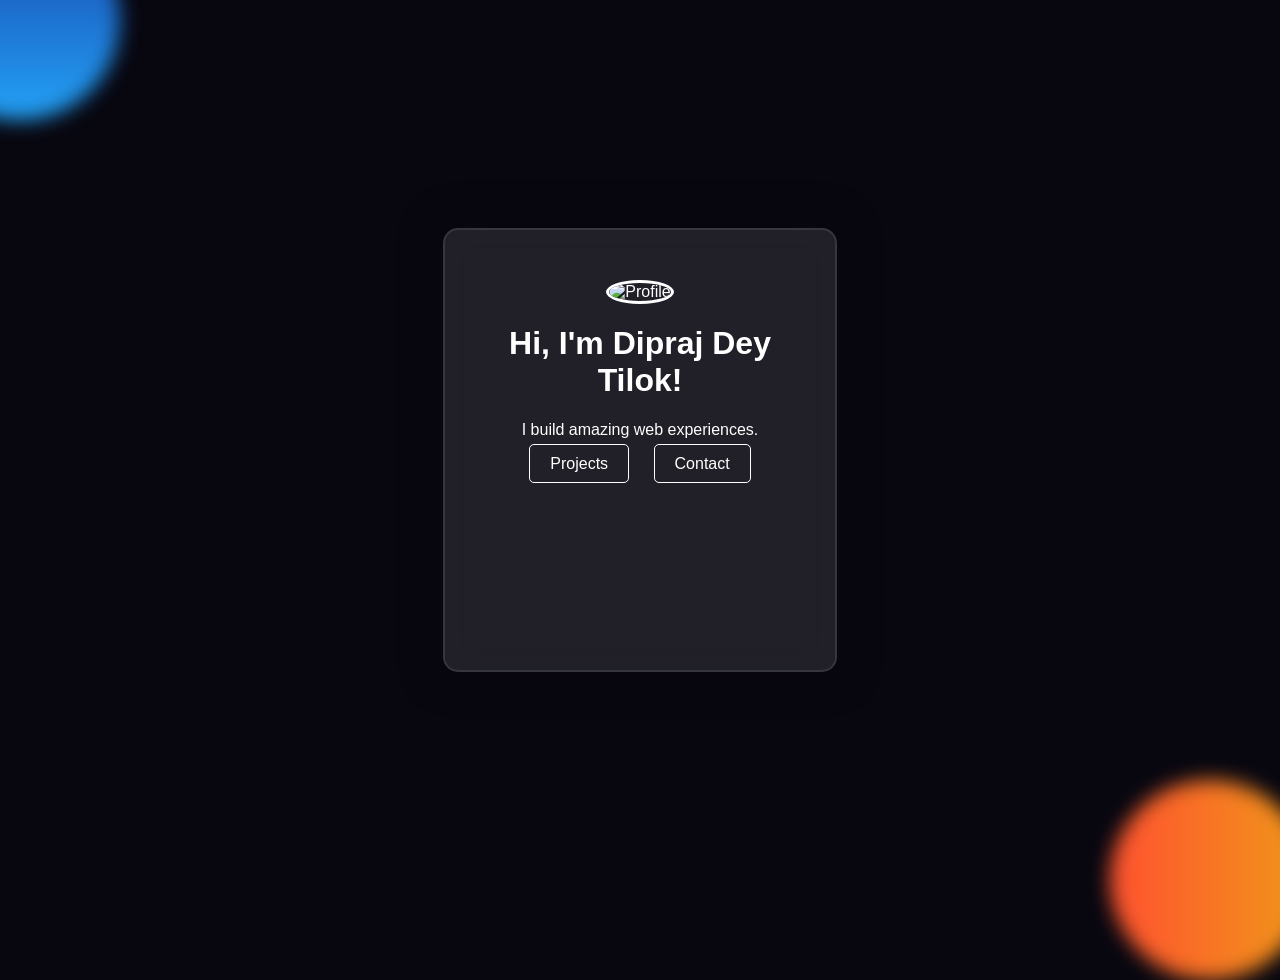
==== index.html @ 85ca5c49 "Update profile title and personal information" ====
<!DOCTYPE html>
<html lang="en">
<head>
    <meta charset="UTF-8">
    <meta name="viewport" content="width=device-width, initial-scale=1.0">
    <title>My Profile</title>
    <link rel="stylesheet" href="style.css">
</head>
<body>
    <div class="background">
        <div class="shape"></div>
        <div class="shape"></div>
    </div>
    <div class="card">
        <img src="https://avatars.githubusercontent.com/u/180982174?v=4" alt="Profile" class="profile-img">
        <h1>Hi, I'm Dipraj Dey Tilok!</h1>
        <p class="typing">I build amazing web experiences.</p>
        <div class="links">
            <a href="#">Projects</a>
            <a href="#">Contact</a>
        </div>
    </div>
</body>
</html>
---- style.css ----
:root {
    --bg: #080710;
    --glass: rgba(255, 255, 255, 0.1);
}

body {
    background-color: var(--bg);
    display: flex;
    justify-content: center;
    align-items: center;
    height: 100vh;
    margin: 0;
    font-family: 'Poppins', sans-serif;
    overflow: hidden;
}

/* Floating animated background shapes */
.shape {
    height: 200px;
    width: 200px;
    position: absolute;
    border-radius: 50%;
    filter: blur(10px);
}
.shape:first-child {
    background: linear-gradient(#1845ad, #23a2f6);
    left: -80px;
    top: -80px;
    animation: float 6s ease-in-out infinite;
}
.shape:last-child {
    background: linear-gradient(to right, #ff512f, #f09819);
    right: -30px;
    bottom: -80px;
    animation: float 8s ease-in-out infinite alternate;
}

@keyframes float {
    0% { transform: translateY(0px); }
    50% { transform: translateY(20px); }
    100% { transform: translateY(0px); }
}

.card {
    height: 400px;
    width: 350px;
    background-color: var(--glass);
    backdrop-filter: blur(15px);
    border: 2px solid rgba(255,255,255,0.1);
    border-radius: 15px;
    text-align: center;
    padding: 20px;
    color: white;
    z-index: 1;
    box-shadow: 0 0 40px rgba(8,7,16,0.6);
}

.profile-img {
    width: 100px;
    border-radius: 50%;
    margin-top: 30px;
    border: 3px solid #fff;
    transition: transform 0.3s ease;
}

.profile-img:hover {
    transform: scale(1.1) rotate(5deg);
}

.links a {
    color: #fff;
    text-decoration: none;
    margin: 0 10px;
    padding: 10px 20px;
    border: 1px solid white;
    border-radius: 5px;
    transition: 0.3s;
}

.links a:hover {
    background: #fff;
    color: var(--bg);
}
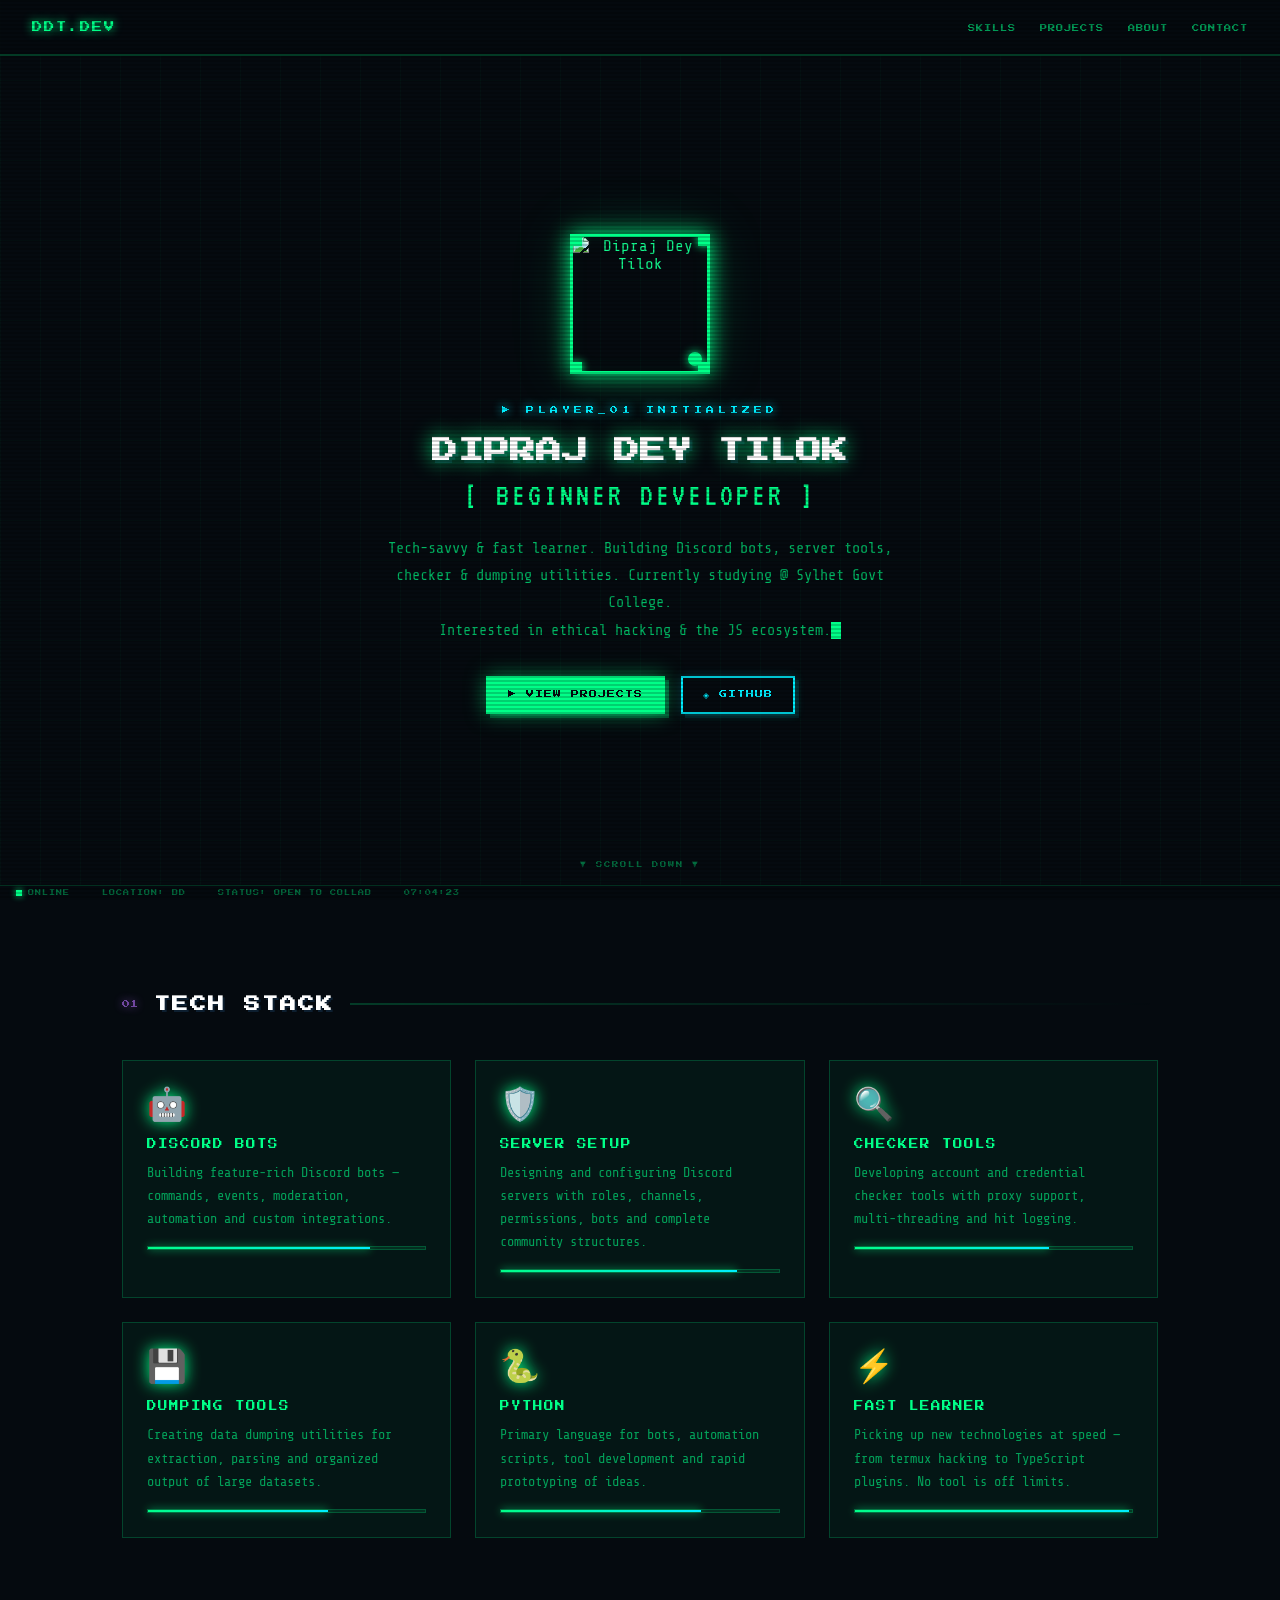
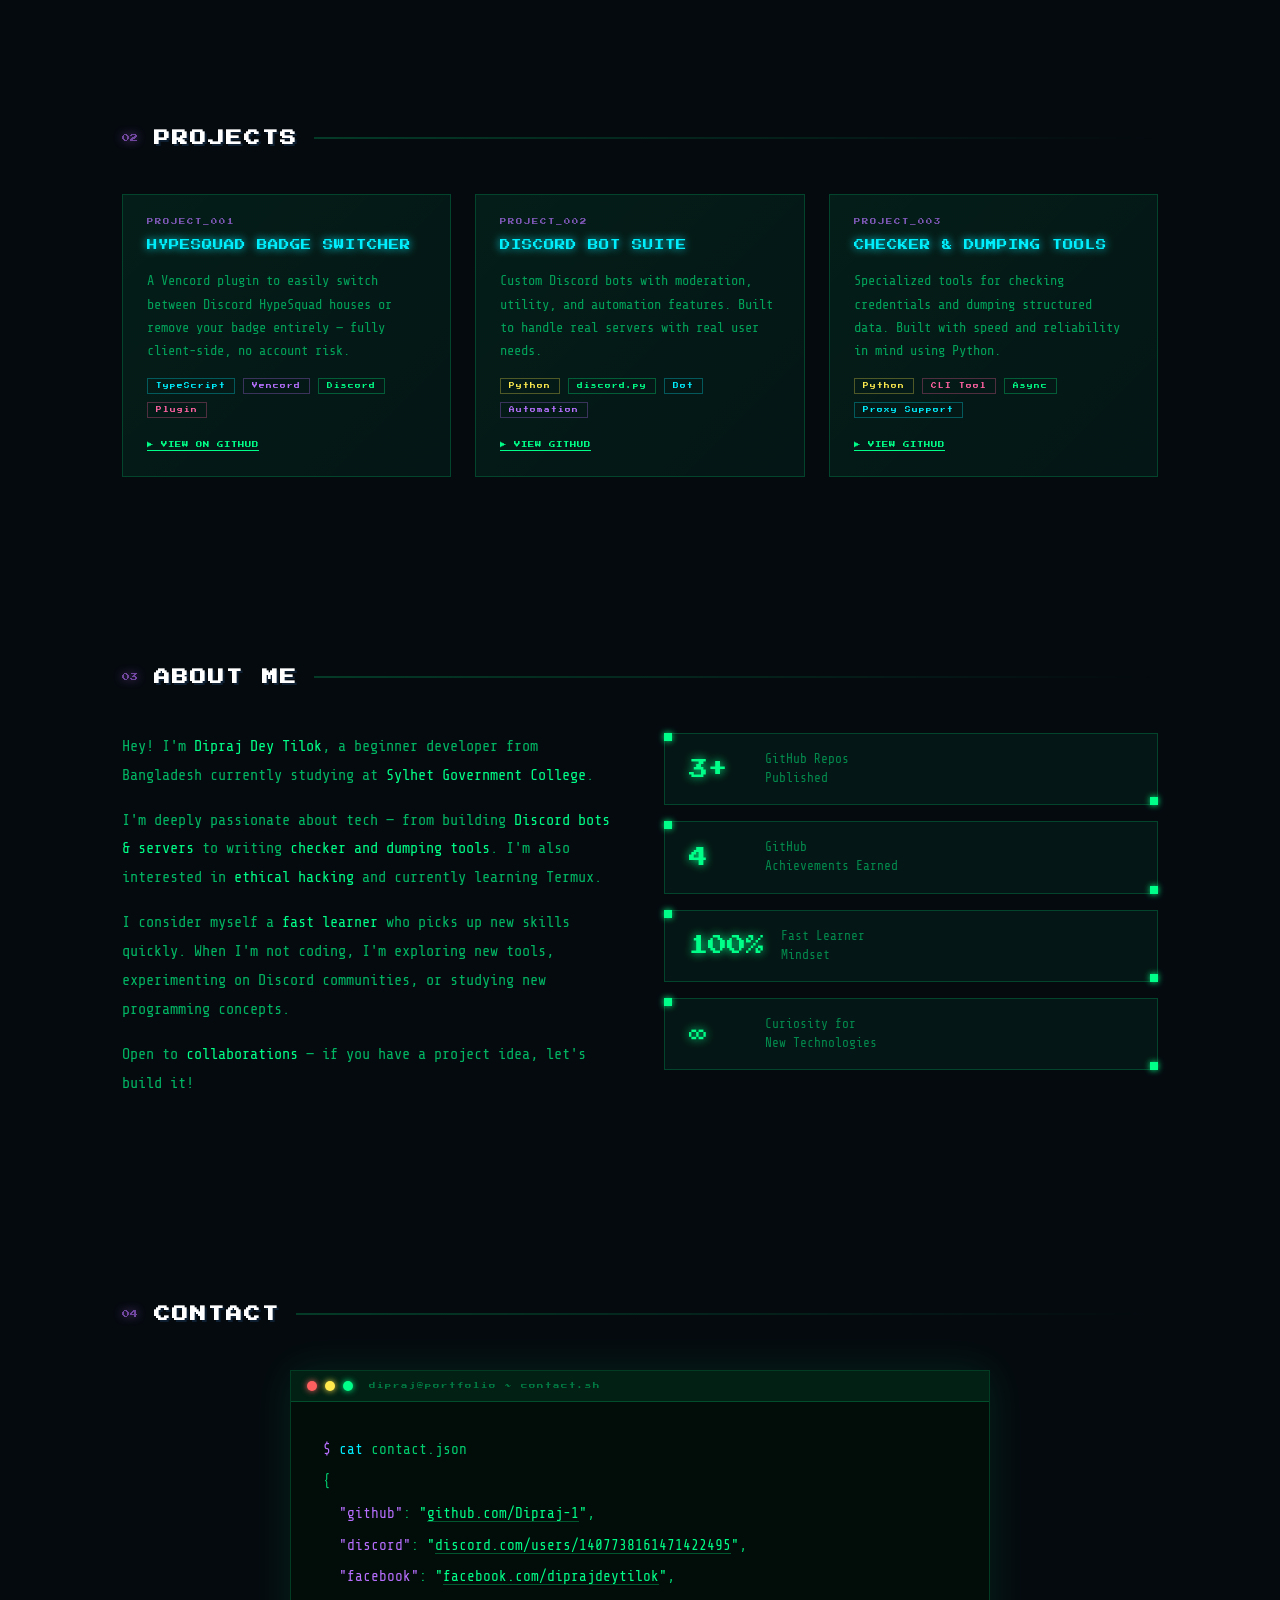
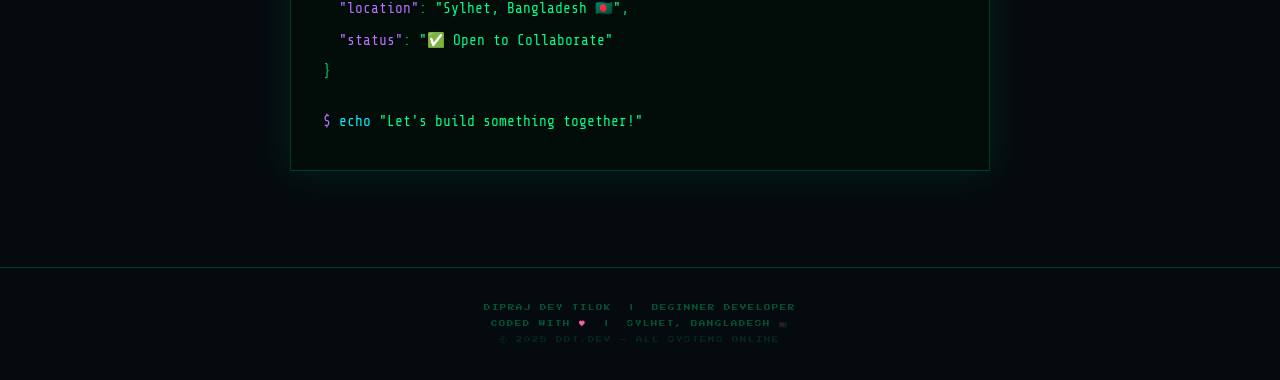
==== commit 8c2037e1: "Add files via upload" ====
--- a/index.html
+++ b/index.html
@@ -1,24 +1,860 @@
 <!DOCTYPE html>
 <html lang="en">
 <head>
-    <meta charset="UTF-8">
-    <meta name="viewport" content="width=device-width, initial-scale=1.0">
-    <title>My Profile</title>
-    <link rel="stylesheet" href="style.css">
+<meta charset="UTF-8"/>
+<meta name="viewport" content="width=device-width, initial-scale=1.0"/>
+<title>Dipraj Dey Tilok | Developer</title>
+<link href="https://fonts.googleapis.com/css2?family=Press+Start+2P&family=VT323:wght@400&family=Share+Tech+Mono&display=swap" rel="stylesheet"/>
+<style>
+  :root {
+    --green: #00ff88;
+    --cyan: #00eeff;
+    --purple: #b86fff;
+    --pink: #ff5fa0;
+    --yellow: #ffe94d;
+    --dark: #050a0f;
+    --dark2: #0a1520;
+    --dark3: #0d1f30;
+    --panel: rgba(0,255,136,0.05);
+    --border: rgba(0,255,136,0.2);
+  }
+
+  *, *::before, *::after { box-sizing: border-box; margin: 0; padding: 0; }
+
+  html { scroll-behavior: smooth; }
+
+  body {
+    background: var(--dark);
+    color: var(--green);
+    font-family: 'Share Tech Mono', monospace;
+    overflow-x: hidden;
+    cursor: crosshair;
+  }
+
+  /* ── SCANLINES OVERLAY ── */
+  body::before {
+    content: '';
+    position: fixed; inset: 0;
+    background: repeating-linear-gradient(
+      0deg,
+      transparent,
+      transparent 2px,
+      rgba(0,0,0,0.18) 2px,
+      rgba(0,0,0,0.18) 4px
+    );
+    pointer-events: none;
+    z-index: 9999;
+  }
+
+  /* ── GRID BG ── */
+  body::after {
+    content: '';
+    position: fixed; inset: 0;
+    background-image:
+      linear-gradient(rgba(0,255,136,0.03) 1px, transparent 1px),
+      linear-gradient(90deg, rgba(0,255,136,0.03) 1px, transparent 1px);
+    background-size: 40px 40px;
+    pointer-events: none;
+    z-index: 0;
+  }
+
+  /* ── NAVBAR ── */
+  nav {
+    position: fixed; top: 0; left: 0; right: 0;
+    z-index: 1000;
+    background: rgba(5,10,15,0.92);
+    border-bottom: 2px solid var(--border);
+    backdrop-filter: blur(10px);
+    display: flex; align-items: center; justify-content: space-between;
+    padding: 0 2rem;
+    height: 56px;
+  }
+  .nav-logo {
+    font-family: 'Press Start 2P', monospace;
+    font-size: 0.65rem;
+    color: var(--green);
+    text-shadow: 0 0 10px var(--green);
+    letter-spacing: 2px;
+    text-decoration: none;
+  }
+  .nav-links { display: flex; gap: 1.5rem; list-style: none; }
+  .nav-links a {
+    font-family: 'Press Start 2P', monospace;
+    font-size: 0.45rem;
+    color: rgba(0,255,136,0.6);
+    text-decoration: none;
+    letter-spacing: 1px;
+    transition: color 0.2s, text-shadow 0.2s;
+    padding: 4px 0;
+    border-bottom: 2px solid transparent;
+  }
+  .nav-links a:hover {
+    color: var(--green);
+    text-shadow: 0 0 8px var(--green);
+    border-bottom-color: var(--green);
+  }
+
+  /* ── HERO ── */
+  #hero {
+    position: relative;
+    min-height: 100vh;
+    display: flex; align-items: center; justify-content: center;
+    flex-direction: column;
+    text-align: center;
+    padding: 80px 2rem 2rem;
+    z-index: 1;
+    overflow: hidden;
+  }
+
+  /* floating particles */
+  .particles { position: absolute; inset: 0; pointer-events: none; }
+  .particle {
+    position: absolute;
+    width: 3px; height: 3px;
+    background: var(--green);
+    box-shadow: 0 0 6px var(--green);
+    animation: float linear infinite;
+    opacity: 0;
+  }
+  @keyframes float {
+    0% { transform: translateY(100vh) translateX(0); opacity: 0; }
+    10% { opacity: 1; }
+    90% { opacity: 1; }
+    100% { transform: translateY(-100px) translateX(60px); opacity: 0; }
+  }
+
+  .avatar-wrap {
+    position: relative;
+    width: 140px; height: 140px;
+    margin-bottom: 2rem;
+    animation: fadeDown 0.8s ease both;
+  }
+  .avatar-frame {
+    width: 140px; height: 140px;
+    border: 3px solid var(--green);
+    box-shadow: 0 0 20px var(--green), 0 0 60px rgba(0,255,136,0.2), inset 0 0 20px rgba(0,255,136,0.05);
+    overflow: hidden;
+    image-rendering: pixelated;
+    position: relative;
+  }
+  .avatar-frame img {
+    width: 100%; height: 100%;
+    object-fit: cover;
+    image-rendering: pixelated;
+    filter: contrast(1.1) saturate(0.9);
+  }
+  .avatar-corner {
+    position: absolute;
+    width: 12px; height: 12px;
+    background: var(--green);
+    box-shadow: 0 0 8px var(--green);
+  }
+  .avatar-corner.tl { top: -3px; left: -3px; }
+  .avatar-corner.tr { top: -3px; right: -3px; }
+  .avatar-corner.bl { bottom: -3px; left: -3px; }
+  .avatar-corner.br { bottom: -3px; right: -3px; }
+  .avatar-ping {
+    position: absolute;
+    bottom: 8px; right: 8px;
+    width: 14px; height: 14px;
+    background: var(--green);
+    border-radius: 50%;
+    box-shadow: 0 0 10px var(--green);
+    animation: ping 1.5s infinite;
+  }
+  @keyframes ping {
+    0%, 100% { transform: scale(1); opacity: 1; }
+    50% { transform: scale(1.4); opacity: 0.5; }
+  }
+
+  .hero-tag {
+    font-family: 'Press Start 2P', monospace;
+    font-size: 0.5rem;
+    color: var(--cyan);
+    letter-spacing: 4px;
+    margin-bottom: 1rem;
+    text-shadow: 0 0 10px var(--cyan);
+    animation: fadeDown 0.8s 0.1s ease both;
+  }
+
+  .hero-name {
+    font-family: 'Press Start 2P', monospace;
+    font-size: clamp(1rem, 3vw, 1.6rem);
+    color: #fff;
+    text-shadow: 0 0 20px var(--green), 3px 3px 0 var(--dark3);
+    line-height: 1.6;
+    margin-bottom: 0.5rem;
+    animation: fadeDown 0.8s 0.2s ease both;
+  }
+
+  .hero-title {
+    font-family: 'VT323', monospace;
+    font-size: 2rem;
+    color: var(--green);
+    letter-spacing: 3px;
+    margin-bottom: 1.5rem;
+    animation: fadeDown 0.8s 0.3s ease both;
+  }
+
+  .hero-bio {
+    font-family: 'Share Tech Mono', monospace;
+    font-size: 0.95rem;
+    color: rgba(0,255,136,0.7);
+    max-width: 520px;
+    line-height: 1.8;
+    margin-bottom: 2rem;
+    animation: fadeDown 0.8s 0.4s ease both;
+  }
+
+  .hero-bio .cursor {
+    display: inline-block;
+    width: 10px; height: 1.1em;
+    background: var(--green);
+    vertical-align: text-bottom;
+    animation: blink 0.8s step-end infinite;
+  }
+  @keyframes blink { 50% { opacity: 0; } }
+
+  .hero-btns {
+    display: flex; gap: 1rem; flex-wrap: wrap; justify-content: center;
+    animation: fadeDown 0.8s 0.5s ease both;
+  }
+  .btn {
+    font-family: 'Press Start 2P', monospace;
+    font-size: 0.5rem;
+    padding: 12px 20px;
+    letter-spacing: 1px;
+    text-decoration: none;
+    border: 2px solid;
+    cursor: pointer;
+    transition: all 0.2s;
+    position: relative;
+    overflow: hidden;
+  }
+  .btn::before {
+    content: '';
+    position: absolute; inset: 0;
+    background: currentColor;
+    opacity: 0;
+    transition: opacity 0.2s;
+  }
+  .btn:hover::before { opacity: 0.1; }
+  .btn-primary {
+    color: var(--dark);
+    background: var(--green);
+    border-color: var(--green);
+    box-shadow: 0 0 20px rgba(0,255,136,0.5), 4px 4px 0 rgba(0,255,136,0.3);
+  }
+  .btn-primary:hover { box-shadow: 0 0 30px rgba(0,255,136,0.8), 4px 4px 0 rgba(0,255,136,0.5); transform: translate(-2px,-2px); }
+  .btn-outline {
+    color: var(--cyan);
+    background: transparent;
+    border-color: var(--cyan);
+    box-shadow: 0 0 10px rgba(0,238,255,0.2), 4px 4px 0 rgba(0,238,255,0.1);
+  }
+  .btn-outline:hover { box-shadow: 0 0 20px rgba(0,238,255,0.5), 4px 4px 0 rgba(0,238,255,0.3); transform: translate(-2px,-2px); }
+
+  /* scroll indicator */
+  .scroll-hint {
+    position: absolute; bottom: 2rem; left: 50%; transform: translateX(-50%);
+    font-family: 'Press Start 2P', monospace;
+    font-size: 0.4rem;
+    color: rgba(0,255,136,0.4);
+    letter-spacing: 2px;
+    animation: bounce 2s infinite;
+  }
+  @keyframes bounce { 0%,100% { transform: translateX(-50%) translateY(0); } 50% { transform: translateX(-50%) translateY(8px); } }
+
+  /* ── SECTIONS ── */
+  section {
+    position: relative; z-index: 1;
+    padding: 6rem 2rem;
+    max-width: 1100px;
+    margin: 0 auto;
+  }
+
+  .section-header {
+    display: flex; align-items: center; gap: 1rem;
+    margin-bottom: 3rem;
+  }
+  .section-number {
+    font-family: 'Press Start 2P', monospace;
+    font-size: 0.5rem;
+    color: var(--purple);
+    text-shadow: 0 0 10px var(--purple);
+    opacity: 0.6;
+  }
+  .section-title {
+    font-family: 'Press Start 2P', monospace;
+    font-size: clamp(0.7rem, 2vw, 1rem);
+    color: #fff;
+    text-shadow: 2px 2px 0 var(--dark3);
+    letter-spacing: 2px;
+  }
+  .section-line {
+    flex: 1;
+    height: 2px;
+    background: linear-gradient(90deg, var(--border), transparent);
+  }
+
+  /* ── SKILLS ── */
+  .skills-grid {
+    display: grid;
+    grid-template-columns: repeat(auto-fit, minmax(280px, 1fr));
+    gap: 1.5rem;
+  }
+  .skill-card {
+    background: var(--panel);
+    border: 1px solid var(--border);
+    padding: 1.5rem;
+    position: relative;
+    transition: all 0.3s;
+    overflow: hidden;
+    cursor: default;
+  }
+  .skill-card::before {
+    content: '';
+    position: absolute; top: 0; left: 0;
+    width: 100%; height: 3px;
+    background: linear-gradient(90deg, var(--green), var(--cyan));
+    transform: scaleX(0);
+    transform-origin: left;
+    transition: transform 0.3s;
+  }
+  .skill-card:hover { border-color: rgba(0,255,136,0.5); box-shadow: 0 0 30px rgba(0,255,136,0.1); transform: translateY(-4px); }
+  .skill-card:hover::before { transform: scaleX(1); }
+  .skill-icon {
+    font-size: 2rem; margin-bottom: 1rem;
+    display: block;
+    filter: drop-shadow(0 0 8px var(--green));
+  }
+  .skill-name {
+    font-family: 'Press Start 2P', monospace;
+    font-size: 0.6rem;
+    color: var(--green);
+    margin-bottom: 0.75rem;
+    letter-spacing: 1px;
+  }
+  .skill-desc {
+    font-size: 0.85rem;
+    color: rgba(0,255,136,0.6);
+    line-height: 1.7;
+  }
+  .skill-bar-wrap {
+    margin-top: 1rem;
+    background: rgba(0,255,136,0.1);
+    height: 4px;
+    border: 1px solid var(--border);
+  }
+  .skill-bar {
+    height: 100%;
+    background: linear-gradient(90deg, var(--green), var(--cyan));
+    box-shadow: 0 0 8px var(--green);
+    animation: growBar 1.5s ease both;
+  }
+  @keyframes growBar { from { width: 0 !important; } }
+
+  /* ── PROJECTS ── */
+  .projects-grid {
+    display: grid;
+    grid-template-columns: repeat(auto-fit, minmax(300px, 1fr));
+    gap: 1.5rem;
+  }
+  .project-card {
+    background: var(--panel);
+    border: 1px solid var(--border);
+    padding: 1.5rem;
+    transition: all 0.3s;
+    position: relative;
+    overflow: hidden;
+  }
+  .project-card::after {
+    content: '';
+    position: absolute; inset: 0;
+    background: linear-gradient(135deg, rgba(0,255,136,0.03), transparent);
+    pointer-events: none;
+  }
+  .project-card:hover { border-color: rgba(0,238,255,0.5); box-shadow: 0 0 30px rgba(0,238,255,0.1); transform: translateY(-4px); }
+  .project-id {
+    font-family: 'Press Start 2P', monospace;
+    font-size: 0.4rem;
+    color: var(--purple);
+    letter-spacing: 2px;
+    margin-bottom: 0.75rem;
+    opacity: 0.7;
+  }
+  .project-name {
+    font-family: 'Press Start 2P', monospace;
+    font-size: 0.65rem;
+    color: var(--cyan);
+    text-shadow: 0 0 8px var(--cyan);
+    margin-bottom: 1rem;
+    line-height: 1.6;
+    letter-spacing: 1px;
+  }
+  .project-desc {
+    font-size: 0.85rem;
+    color: rgba(0,255,136,0.6);
+    line-height: 1.7;
+    margin-bottom: 1rem;
+  }
+  .project-tags { display: flex; flex-wrap: wrap; gap: 0.5rem; margin-bottom: 1rem; }
+  .tag {
+    font-family: 'Press Start 2P', monospace;
+    font-size: 0.35rem;
+    padding: 4px 8px;
+    border: 1px solid;
+    letter-spacing: 1px;
+  }
+  .tag-green { color: var(--green); border-color: rgba(0,255,136,0.3); }
+  .tag-cyan { color: var(--cyan); border-color: rgba(0,238,255,0.3); }
+  .tag-purple { color: var(--purple); border-color: rgba(184,111,255,0.3); }
+  .tag-pink { color: var(--pink); border-color: rgba(255,95,160,0.3); }
+  .tag-yellow { color: var(--yellow); border-color: rgba(255,233,77,0.3); }
+
+  .project-link {
+    font-family: 'Press Start 2P', monospace;
+    font-size: 0.4rem;
+    color: var(--green);
+    text-decoration: none;
+    letter-spacing: 1px;
+    border-bottom: 1px solid var(--green);
+    padding-bottom: 2px;
+    transition: all 0.2s;
+  }
+  .project-link:hover { color: var(--cyan); border-color: var(--cyan); text-shadow: 0 0 8px var(--cyan); }
+
+  /* ── ABOUT ── */
+  .about-grid {
+    display: grid;
+    grid-template-columns: 1fr 1fr;
+    gap: 3rem;
+    align-items: start;
+  }
+  @media (max-width: 700px) { .about-grid { grid-template-columns: 1fr; } }
+  .about-text p {
+    font-size: 0.95rem;
+    color: rgba(0,255,136,0.7);
+    line-height: 1.9;
+    margin-bottom: 1rem;
+  }
+  .about-text p span { color: var(--green); }
+  .about-stats { display: flex; flex-direction: column; gap: 1rem; }
+  .stat-box {
+    background: var(--panel);
+    border: 1px solid var(--border);
+    padding: 1rem 1.5rem;
+    display: flex; align-items: center; gap: 1rem;
+    transition: all 0.3s;
+  }
+  .stat-box:hover { border-color: rgba(0,255,136,0.5); transform: translateX(8px); }
+  .stat-num {
+    font-family: 'Press Start 2P', monospace;
+    font-size: 1.2rem;
+    color: var(--green);
+    text-shadow: 0 0 10px var(--green);
+    min-width: 60px;
+  }
+  .stat-label {
+    font-size: 0.8rem;
+    color: rgba(0,255,136,0.5);
+    line-height: 1.5;
+  }
+
+  /* ── TERMINAL CONTACT ── */
+  .terminal {
+    background: #020d0a;
+    border: 1px solid var(--border);
+    max-width: 700px;
+    margin: 0 auto;
+    box-shadow: 0 0 40px rgba(0,255,136,0.1);
+  }
+  .terminal-bar {
+    background: rgba(0,255,136,0.08);
+    border-bottom: 1px solid var(--border);
+    padding: 10px 16px;
+    display: flex; align-items: center; gap: 8px;
+  }
+  .dot { width: 10px; height: 10px; border-radius: 50%; }
+  .dot-red { background: #ff5f5f; box-shadow: 0 0 6px #ff5f5f; }
+  .dot-yellow { background: #ffe94d; box-shadow: 0 0 6px #ffe94d; }
+  .dot-green { background: var(--green); box-shadow: 0 0 6px var(--green); }
+  .terminal-title {
+    font-family: 'Press Start 2P', monospace;
+    font-size: 0.4rem;
+    color: rgba(0,255,136,0.4);
+    margin-left: 8px;
+    letter-spacing: 2px;
+  }
+  .terminal-body { padding: 2rem; }
+  .terminal-line {
+    font-size: 0.9rem;
+    line-height: 2.2;
+    color: rgba(0,255,136,0.8);
+  }
+  .terminal-line .prompt { color: var(--purple); }
+  .terminal-line .cmd { color: var(--cyan); }
+  .terminal-line .val { color: var(--green); }
+  .terminal-line a {
+    color: var(--green);
+    text-decoration: none;
+    border-bottom: 1px solid rgba(0,255,136,0.3);
+    transition: all 0.2s;
+  }
+  .terminal-line a:hover { color: var(--cyan); border-color: var(--cyan); text-shadow: 0 0 8px var(--cyan); }
+
+  /* ── FOOTER ── */
+  footer {
+    position: relative; z-index: 1;
+    border-top: 1px solid var(--border);
+    padding: 2rem;
+    text-align: center;
+    font-family: 'Press Start 2P', monospace;
+    font-size: 0.4rem;
+    color: rgba(0,255,136,0.3);
+    letter-spacing: 2px;
+    line-height: 2.5;
+  }
+  footer span { color: var(--pink); }
+
+  /* ── ANIMATIONS ── */
+  @keyframes fadeDown {
+    from { opacity: 0; transform: translateY(-20px); }
+    to { opacity: 1; transform: translateY(0); }
+  }
+
+  .fade-in {
+    opacity: 0;
+    transform: translateY(30px);
+    transition: opacity 0.7s ease, transform 0.7s ease;
+  }
+  .fade-in.visible { opacity: 1; transform: translateY(0); }
+
+  /* ── GLITCH on hover for name ── */
+  .hero-name:hover {
+    animation: glitch 0.4s steps(2) infinite;
+  }
+  @keyframes glitch {
+    0%   { text-shadow: 2px 0 var(--pink), -2px 0 var(--cyan), 0 0 20px var(--green); }
+    25%  { text-shadow: -2px 0 var(--pink), 2px 0 var(--cyan), 0 0 20px var(--green); }
+    50%  { text-shadow: 2px 2px var(--purple), -2px -2px var(--yellow), 0 0 20px var(--green); }
+    75%  { text-shadow: 0 2px var(--cyan), 0 -2px var(--pink), 0 0 20px var(--green); }
+    100% { text-shadow: 0 0 20px var(--green), 3px 3px 0 var(--dark3); }
+  }
+
+  /* ── MOBILE ── */
+  @media (max-width: 600px) {
+    nav { padding: 0 1rem; }
+    .nav-links { gap: 0.8rem; }
+    .nav-links a { font-size: 0.38rem; }
+    section { padding: 4rem 1rem; }
+  }
+
+  /* ── PIXEL CORNERS ── */
+  .pixel-box {
+    position: relative;
+  }
+  .pixel-box::before, .pixel-box::after {
+    content: '';
+    position: absolute;
+    width: 8px; height: 8px;
+    background: var(--green);
+    box-shadow: 0 0 6px var(--green);
+  }
+  .pixel-box::before { top: -1px; left: -1px; }
+  .pixel-box::after { bottom: -1px; right: -1px; }
+
+  /* Scrollbar */
+  ::-webkit-scrollbar { width: 6px; }
+  ::-webkit-scrollbar-track { background: var(--dark); }
+  ::-webkit-scrollbar-thumb { background: rgba(0,255,136,0.3); border-radius: 0; }
+  ::-webkit-scrollbar-thumb:hover { background: var(--green); }
+
+  /* ── STATUS BAR ── */
+  .status-bar {
+    position: fixed; bottom: 0; left: 0; right: 0;
+    z-index: 1000;
+    background: rgba(5,10,15,0.95);
+    border-top: 1px solid var(--border);
+    padding: 4px 1rem;
+    display: flex; align-items: center; gap: 2rem;
+    font-family: 'Press Start 2P', monospace;
+    font-size: 0.38rem;
+    color: rgba(0,255,136,0.4);
+    letter-spacing: 1px;
+  }
+  .status-item { display: flex; align-items: center; gap: 6px; }
+  .status-dot { width: 6px; height: 6px; background: var(--green); box-shadow: 0 0 6px var(--green); animation: ping 1.5s infinite; }
+</style>
 </head>
 <body>
-    <div class="background">
-        <div class="shape"></div>
-        <div class="shape"></div>
-    </div>
-    <div class="card">
-        <img src="https://avatars.githubusercontent.com/u/180982174?v=4" alt="Profile" class="profile-img">
-        <h1>Hi, I'm Dipraj Dey Tilok!</h1>
-        <p class="typing">I build amazing web experiences.</p>
-        <div class="links">
-            <a href="#">Projects</a>
-            <a href="#">Contact</a>
-        </div>
-    </div>
+
+<!-- NAV -->
+<nav>
+  <a class="nav-logo" href="#">DDT.DEV</a>
+  <ul class="nav-links">
+    <li><a href="#skills">SKILLS</a></li>
+    <li><a href="#projects">PROJECTS</a></li>
+    <li><a href="#about">ABOUT</a></li>
+    <li><a href="#contact">CONTACT</a></li>
+  </ul>
+</nav>
+
+<!-- HERO -->
+<section id="hero">
+  <!-- Particles -->
+  <div class="particles" id="particles"></div>
+
+  <div class="avatar-wrap">
+    <div class="avatar-frame">
+      <img src="https://avatars.githubusercontent.com/u/180982174?v=4" alt="Dipraj Dey Tilok"/>
+      <div class="avatar-corner tl"></div>
+      <div class="avatar-corner tr"></div>
+      <div class="avatar-corner bl"></div>
+      <div class="avatar-corner br"></div>
+    </div>
+    <div class="avatar-ping"></div>
+  </div>
+
+  <div class="hero-tag">▶ PLAYER_01 INITIALIZED</div>
+  <h1 class="hero-name">DIPRAJ DEY TILOK</h1>
+  <div class="hero-title">[ BEGINNER DEVELOPER ]</div>
+  <p class="hero-bio">
+    Tech-savvy &amp; fast learner. Building Discord bots, server tools,<br/>
+    checker &amp; dumping utilities. Currently studying @ Sylhet Govt College.<br/>
+    Interested in ethical hacking &amp; the JS ecosystem.<span class="cursor"></span>
+  </p>
+  <div class="hero-btns">
+    <a class="btn btn-primary" href="#projects">▶ VIEW PROJECTS</a>
+    <a class="btn btn-outline" href="https://github.com/Dipraj-1" target="_blank">◈ GITHUB</a>
+  </div>
+
+  <div class="scroll-hint">▼ SCROLL DOWN ▼</div>
+</section>
+
+<!-- SKILLS -->
+<section id="skills">
+  <div class="section-header fade-in">
+    <span class="section-number">01</span>
+    <h2 class="section-title">TECH STACK</h2>
+    <div class="section-line"></div>
+  </div>
+  <div class="skills-grid">
+    <div class="skill-card fade-in">
+      <span class="skill-icon">🤖</span>
+      <div class="skill-name">DISCORD BOTS</div>
+      <p class="skill-desc">Building feature-rich Discord bots — commands, events, moderation, automation and custom integrations.</p>
+      <div class="skill-bar-wrap"><div class="skill-bar" style="width:80%"></div></div>
+    </div>
+    <div class="skill-card fade-in">
+      <span class="skill-icon">🛡️</span>
+      <div class="skill-name">SERVER SETUP</div>
+      <p class="skill-desc">Designing and configuring Discord servers with roles, channels, permissions, bots and complete community structures.</p>
+      <div class="skill-bar-wrap"><div class="skill-bar" style="width:85%"></div></div>
+    </div>
+    <div class="skill-card fade-in">
+      <span class="skill-icon">🔍</span>
+      <div class="skill-name">CHECKER TOOLS</div>
+      <p class="skill-desc">Developing account and credential checker tools with proxy support, multi-threading and hit logging.</p>
+      <div class="skill-bar-wrap"><div class="skill-bar" style="width:70%"></div></div>
+    </div>
+    <div class="skill-card fade-in">
+      <span class="skill-icon">💾</span>
+      <div class="skill-name">DUMPING TOOLS</div>
+      <p class="skill-desc">Creating data dumping utilities for extraction, parsing and organized output of large datasets.</p>
+      <div class="skill-bar-wrap"><div class="skill-bar" style="width:65%"></div></div>
+    </div>
+    <div class="skill-card fade-in">
+      <span class="skill-icon">🐍</span>
+      <div class="skill-name">PYTHON</div>
+      <p class="skill-desc">Primary language for bots, automation scripts, tool development and rapid prototyping of ideas.</p>
+      <div class="skill-bar-wrap"><div class="skill-bar" style="width:72%"></div></div>
+    </div>
+    <div class="skill-card fade-in">
+      <span class="skill-icon">⚡</span>
+      <div class="skill-name">FAST LEARNER</div>
+      <p class="skill-desc">Picking up new technologies at speed — from termux hacking to TypeScript plugins. No tool is off limits.</p>
+      <div class="skill-bar-wrap"><div class="skill-bar" style="width:99%"></div></div>
+    </div>
+  </div>
+</section>
+
+<!-- PROJECTS -->
+<section id="projects">
+  <div class="section-header fade-in">
+    <span class="section-number">02</span>
+    <h2 class="section-title">PROJECTS</h2>
+    <div class="section-line"></div>
+  </div>
+  <div class="projects-grid">
+    <div class="project-card fade-in">
+      <div class="project-id">PROJECT_001</div>
+      <div class="project-name">HYPESQUAD BADGE SWITCHER</div>
+      <p class="project-desc">A Vencord plugin to easily switch between Discord HypeSquad houses or remove your badge entirely — fully client-side, no account risk.</p>
+      <div class="project-tags">
+        <span class="tag tag-cyan">TypeScript</span>
+        <span class="tag tag-purple">Vencord</span>
+        <span class="tag tag-green">Discord</span>
+        <span class="tag tag-pink">Plugin</span>
+      </div>
+      <a class="project-link" href="https://github.com/Dipraj-1/HypesquadBadgeSwitcher" target="_blank">▶ VIEW ON GITHUB</a>
+    </div>
+    <div class="project-card fade-in">
+      <div class="project-id">PROJECT_002</div>
+      <div class="project-name">DISCORD BOT SUITE</div>
+      <p class="project-desc">Custom Discord bots with moderation, utility, and automation features. Built to handle real servers with real user needs.</p>
+      <div class="project-tags">
+        <span class="tag tag-yellow">Python</span>
+        <span class="tag tag-green">discord.py</span>
+        <span class="tag tag-cyan">Bot</span>
+        <span class="tag tag-purple">Automation</span>
+      </div>
+      <a class="project-link" href="https://github.com/Dipraj-1" target="_blank">▶ VIEW GITHUB</a>
+    </div>
+    <div class="project-card fade-in">
+      <div class="project-id">PROJECT_003</div>
+      <div class="project-name">CHECKER & DUMPING TOOLS</div>
+      <p class="project-desc">Specialized tools for checking credentials and dumping structured data. Built with speed and reliability in mind using Python.</p>
+      <div class="project-tags">
+        <span class="tag tag-yellow">Python</span>
+        <span class="tag tag-pink">CLI Tool</span>
+        <span class="tag tag-green">Async</span>
+        <span class="tag tag-cyan">Proxy Support</span>
+      </div>
+      <a class="project-link" href="https://github.com/Dipraj-1" target="_blank">▶ VIEW GITHUB</a>
+    </div>
+  </div>
+</section>
+
+<!-- ABOUT -->
+<section id="about">
+  <div class="section-header fade-in">
+    <span class="section-number">03</span>
+    <h2 class="section-title">ABOUT ME</h2>
+    <div class="section-line"></div>
+  </div>
+  <div class="about-grid">
+    <div class="about-text fade-in">
+      <p>Hey! I'm <span>Dipraj Dey Tilok</span>, a beginner developer from Bangladesh currently studying at <span>Sylhet Government College</span>.</p>
+      <p>I'm deeply passionate about tech — from building <span>Discord bots & servers</span> to writing <span>checker and dumping tools</span>. I'm also interested in <span>ethical hacking</span> and currently learning Termux.</p>
+      <p>I consider myself a <span>fast learner</span> who picks up new skills quickly. When I'm not coding, I'm exploring new tools, experimenting on Discord communities, or studying new programming concepts.</p>
+      <p>Open to <span>collaborations</span> — if you have a project idea, let's build it!</p>
+    </div>
+    <div class="about-stats fade-in">
+      <div class="stat-box pixel-box">
+        <div class="stat-num">3+</div>
+        <div class="stat-label">GitHub Repos<br/>Published</div>
+      </div>
+      <div class="stat-box pixel-box">
+        <div class="stat-num">4</div>
+        <div class="stat-label">GitHub<br/>Achievements Earned</div>
+      </div>
+      <div class="stat-box pixel-box">
+        <div class="stat-num">100%</div>
+        <div class="stat-label">Fast Learner<br/>Mindset</div>
+      </div>
+      <div class="stat-box pixel-box">
+        <div class="stat-num">∞</div>
+        <div class="stat-label">Curiosity for<br/>New Technologies</div>
+      </div>
+    </div>
+  </div>
+</section>
+
+<!-- CONTACT -->
+<section id="contact">
+  <div class="section-header fade-in">
+    <span class="section-number">04</span>
+    <h2 class="section-title">CONTACT</h2>
+    <div class="section-line"></div>
+  </div>
+  <div class="terminal fade-in">
+    <div class="terminal-bar">
+      <div class="dot dot-red"></div>
+      <div class="dot dot-yellow"></div>
+      <div class="dot dot-green"></div>
+      <span class="terminal-title">dipraj@portfolio ~ contact.sh</span>
+    </div>
+    <div class="terminal-body">
+      <div class="terminal-line"><span class="prompt">$</span> <span class="cmd">cat</span> contact.json</div>
+      <div class="terminal-line">{</div>
+      <div class="terminal-line">&nbsp;&nbsp;<span class="prompt">"github"</span>: <span class="val">"<a href="https://github.com/Dipraj-1" target="_blank">github.com/Dipraj-1</a>"</span>,</div>
+      <div class="terminal-line">&nbsp;&nbsp;<span class="prompt">"discord"</span>: <span class="val">"<a href="https://discord.com/users/1407738161471422495" target="_blank">discord.com/users/1407738161471422495</a>"</span>,</div>
+      <div class="terminal-line">&nbsp;&nbsp;<span class="prompt">"facebook"</span>: <span class="val">"<a href="https://www.facebook.com/share/17XFEnJiw3/" target="_blank">facebook.com/diprajdeytilok</a>"</span>,</div>
+      <div class="terminal-line">&nbsp;&nbsp;<span class="prompt">"location"</span>: <span class="val">"Sylhet, Bangladesh 🇧🇩"</span>,</div>
+      <div class="terminal-line">&nbsp;&nbsp;<span class="prompt">"status"</span>: <span class="val">"✅ Open to Collaborate"</span></div>
+      <div class="terminal-line">}</div>
+      <br/>
+      <div class="terminal-line"><span class="prompt">$</span> <span class="cmd">echo</span> <span class="val">"Let's build something together!"</span><span class="cursor"></span></div>
+    </div>
+  </div>
+</section>
+
+<!-- FOOTER -->
+<footer>
+  <div>DIPRAJ DEY TILOK &nbsp;|&nbsp; BEGINNER DEVELOPER</div>
+  <div>CODED WITH <span>♥</span> &nbsp;|&nbsp; SYLHET, BANGLADESH 🇧🇩</div>
+  <div style="opacity:0.4">© 2025 DDT.DEV — ALL SYSTEMS ONLINE</div>
+</footer>
+
+<!-- STATUS BAR -->
+<div class="status-bar">
+  <div class="status-item"><div class="status-dot"></div>ONLINE</div>
+  <div class="status-item">LOCATION: BD</div>
+  <div class="status-item">STATUS: OPEN TO COLLAB</div>
+  <div class="status-item" id="clock"></div>
+</div>
+
+<script>
+  // Particles
+  const container = document.getElementById('particles');
+  for (let i = 0; i < 40; i++) {
+    const p = document.createElement('div');
+    p.className = 'particle';
+    p.style.left = Math.random() * 100 + '%';
+    p.style.animationDuration = (6 + Math.random() * 12) + 's';
+    p.style.animationDelay = (Math.random() * 10) + 's';
+    const colors = ['#00ff88','#00eeff','#b86fff','#ff5fa0'];
+    p.style.background = colors[Math.floor(Math.random()*colors.length)];
+    p.style.boxShadow = `0 0 6px ${p.style.background}`;
+    if (Math.random() > 0.7) { p.style.width = '5px'; p.style.height = '5px'; }
+    container.appendChild(p);
+  }
+
+  // Scroll fade-in
+  const fadeEls = document.querySelectorAll('.fade-in');
+  const obs = new IntersectionObserver((entries) => {
+    entries.forEach((e, i) => {
+      if (e.isIntersecting) {
+        setTimeout(() => e.target.classList.add('visible'), i * 80);
+        obs.unobserve(e.target);
+      }
+    });
+  }, { threshold: 0.1 });
+  fadeEls.forEach(el => obs.observe(el));
+
+  // Clock
+  function updateClock() {
+    const now = new Date();
+    document.getElementById('clock').textContent =
+      now.toLocaleTimeString('en-US', { hour12: false });
+  }
+  updateClock();
+  setInterval(updateClock, 1000);
+
+  // Nav active highlight on scroll
+  const sections = document.querySelectorAll('section[id]');
+  const navLinks = document.querySelectorAll('.nav-links a');
+  window.addEventListener('scroll', () => {
+    let current = '';
+    sections.forEach(s => {
+      if (window.scrollY >= s.offsetTop - 100) current = s.id;
+    });
+    navLinks.forEach(a => {
+      a.style.color = a.getAttribute('href') === `#${current}`
+        ? 'var(--green)' : '';
+    });
+  });
+</script>
 </body>
 </html>
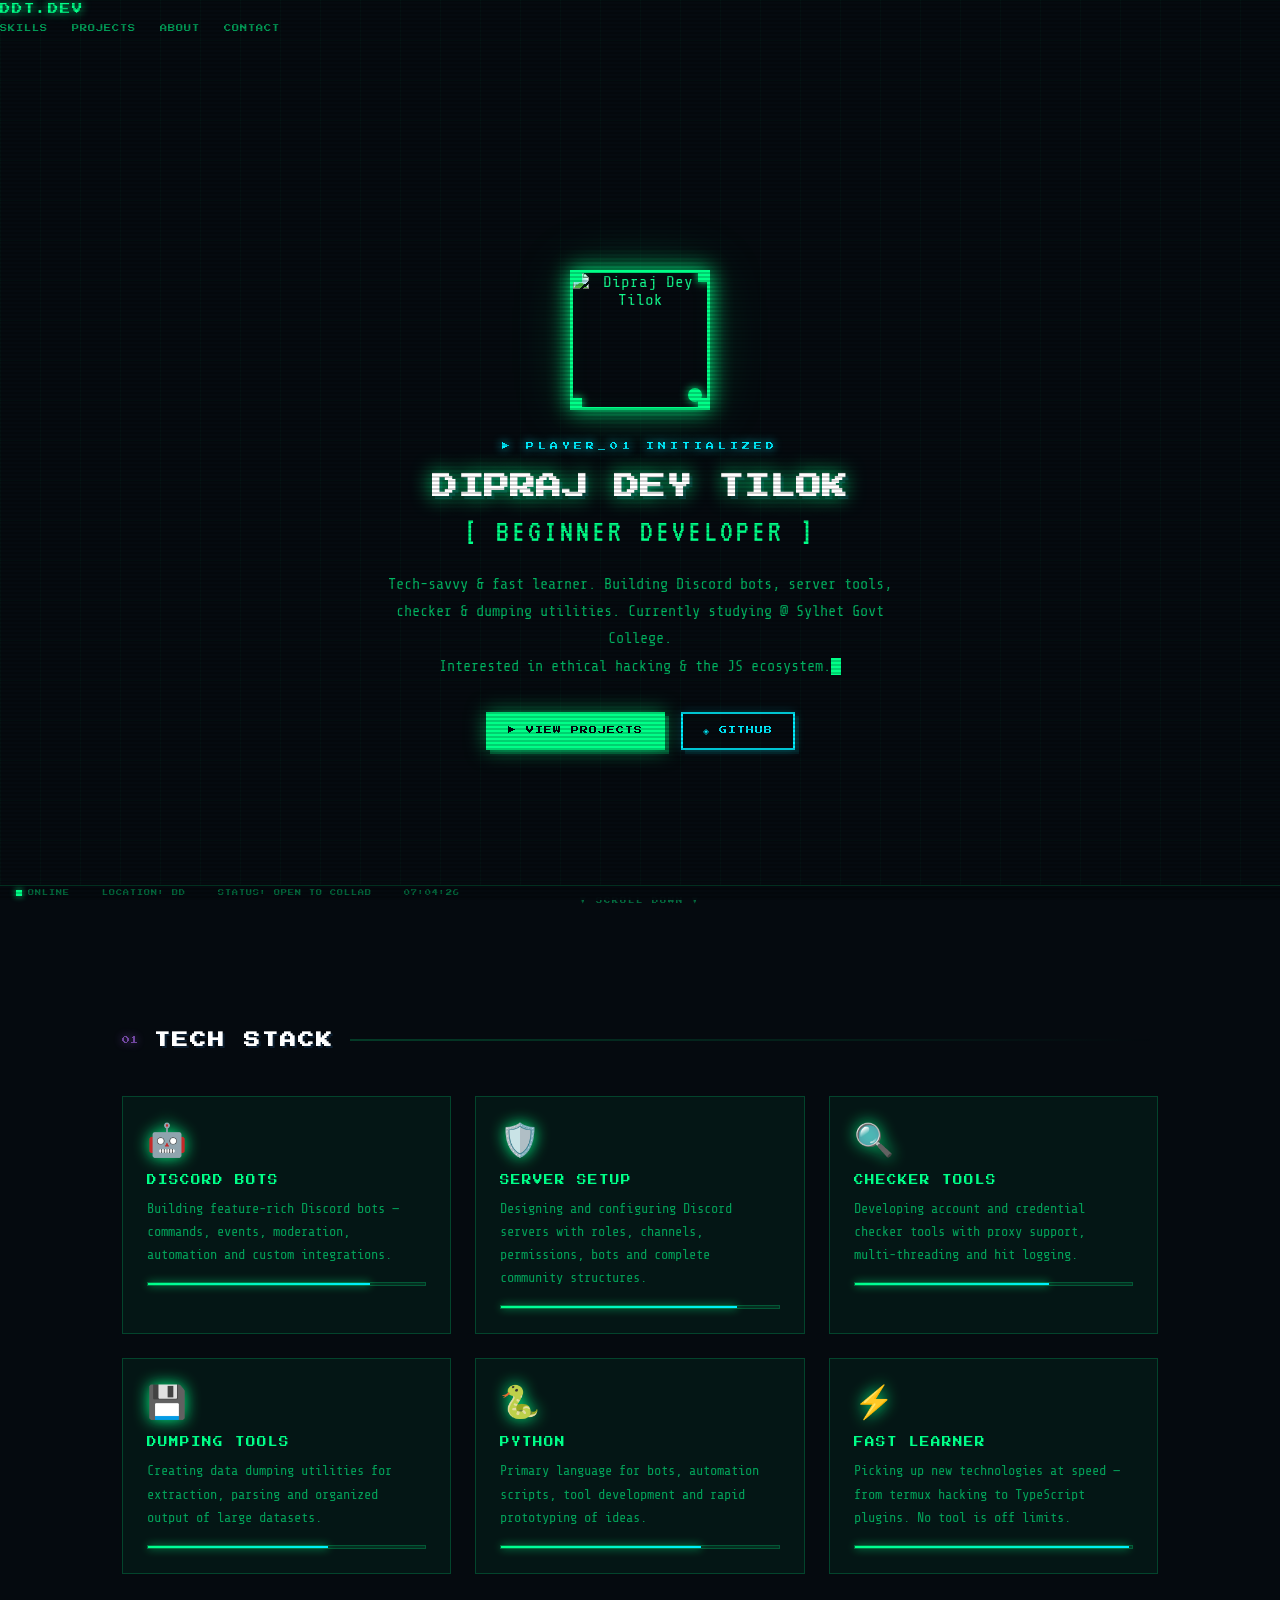
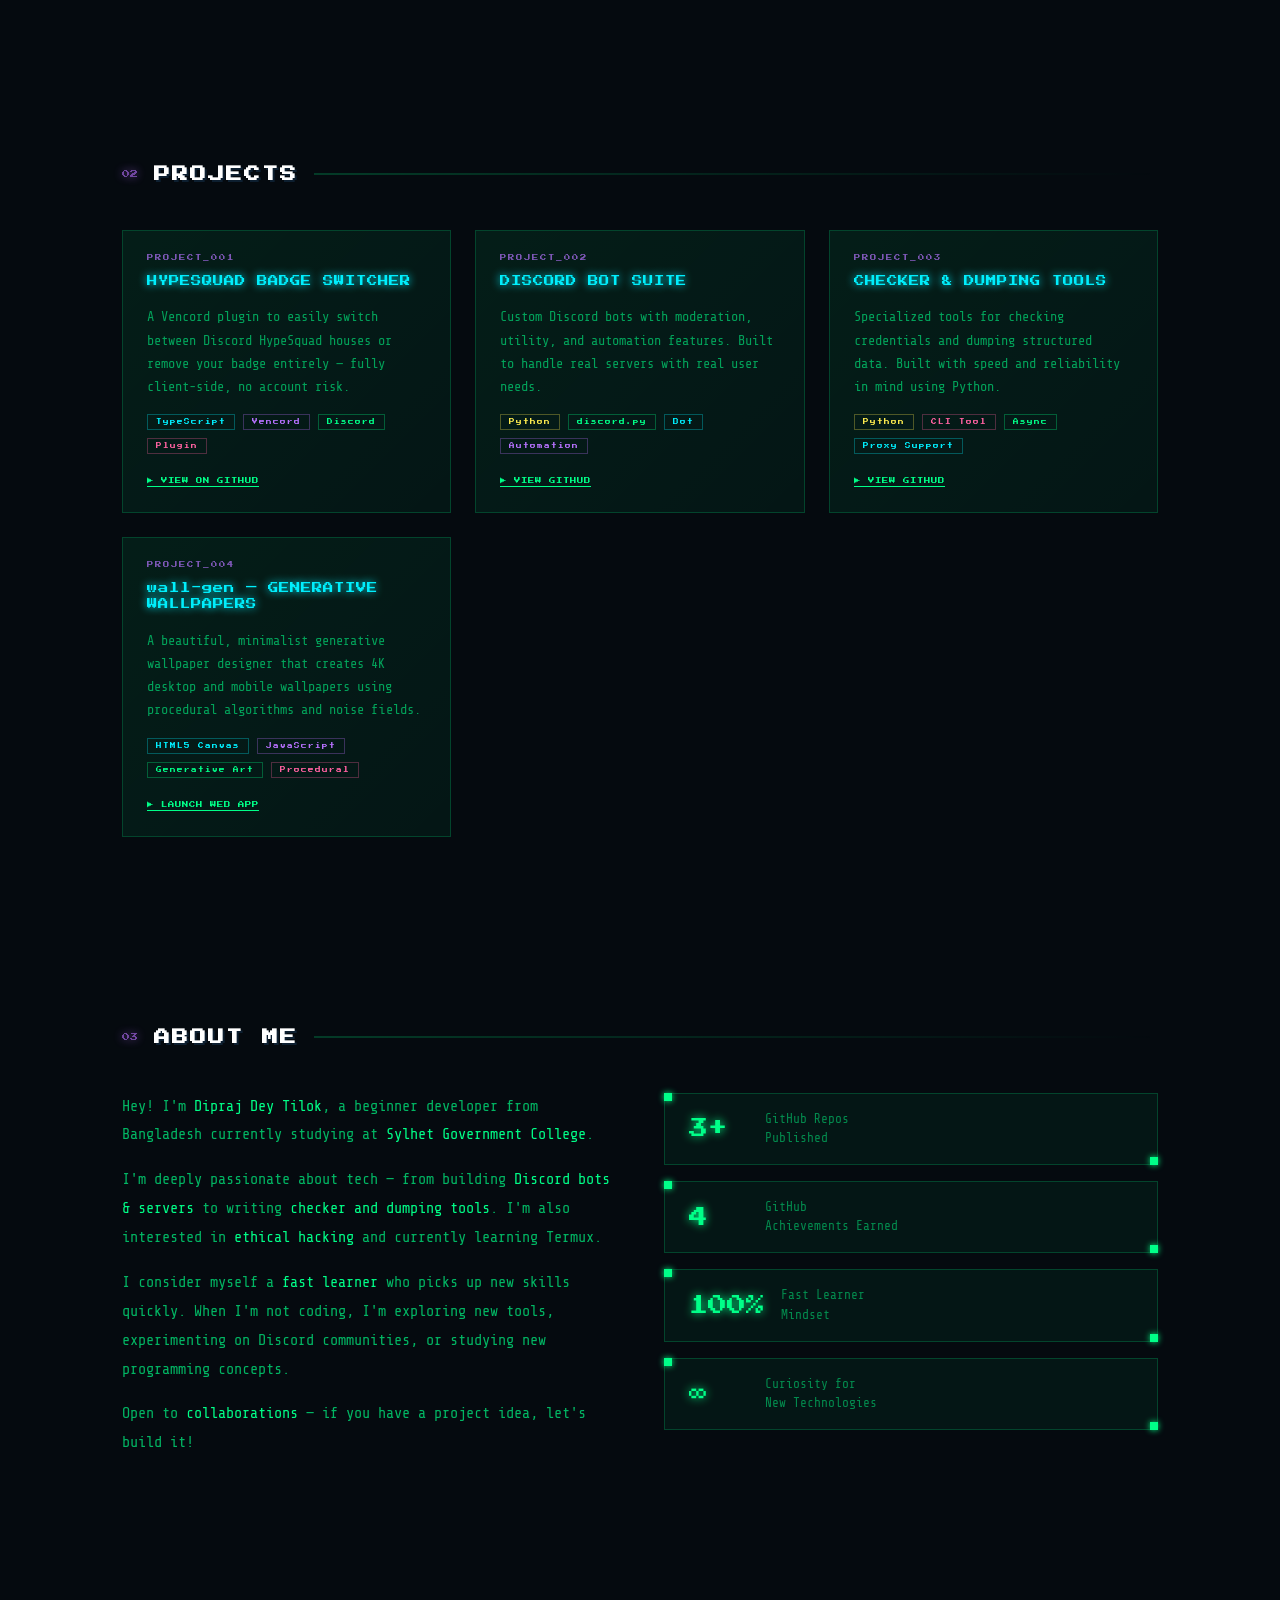
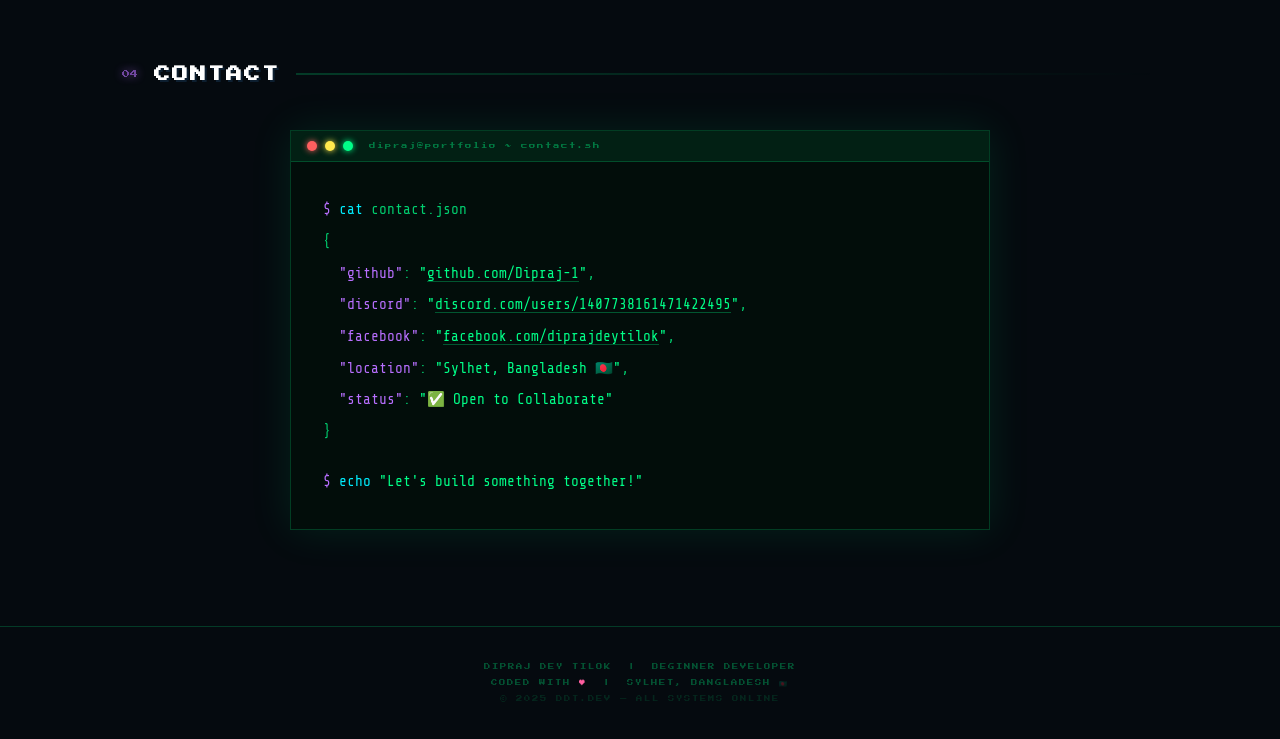
==== commit 746cf111: "commit" ====
--- a/index.html
+++ b/index.html
@@ -265,6 +265,149 @@
   }
   @keyframes bounce { 0%,100% { transform: translateX(-50%) translateY(0); } 50% { transform: translateX(-50%) translateY(8px); } }
 
+  /* ── BOOT SCREEN ── */
+  #boot-screen {
+    position: fixed;
+    inset: 0;
+    background: radial-gradient(circle at 20% 20%, rgba(0,255,136,0.16), transparent 28%),
+                radial-gradient(circle at 80% 20%, rgba(0,238,255,0.08), transparent 25%),
+                linear-gradient(180deg, rgba(0,0,0,0.96), rgba(0,0,0,0.98));
+    display: flex;
+    align-items: center;
+    justify-content: center;
+    z-index: 2000;
+    color: var(--green);
+    font-family: 'Press Start 2P', monospace;
+    overflow: hidden;
+  }
+  #boot-screen::before {
+    content: '';
+    position: absolute;
+    inset: 0;
+    background: repeating-linear-gradient(
+      0deg,
+      transparent,
+      transparent 2px,
+      rgba(0,255,136,0.06) 2px,
+      rgba(0,255,136,0.06) 4px
+    );
+    pointer-events: none;
+  }
+  .boot-content {
+    position: relative;
+    text-align: left;
+    width: min(520px, calc(100% - 3rem));
+    padding: 2rem 2.25rem;
+    border: 1px solid rgba(0,255,136,0.22);
+    background: rgba(0,0,0,0.78);
+    box-shadow: 0 0 120px rgba(0,255,136,0.14);
+    backdrop-filter: blur(14px);
+    overflow: hidden;
+  }
+  .boot-logo {
+    display: block;
+    width: 84px;
+    height: 84px;
+    object-fit: contain;
+    margin: 0 auto 1rem;
+    filter: drop-shadow(0 0 18px rgba(0,255,136,0.35));
+    border-radius: 18px;
+    background: rgba(255,255,255,0.03);
+    padding: 0.65rem;
+  }
+  .boot-content::after {
+    content: '';
+    position: absolute;
+    left: 0; right: 0; top: 0; bottom: 0;
+    background: linear-gradient(180deg, rgba(255,255,255,0.04), transparent 20%, transparent 80%, rgba(255,255,255,0.04));
+    pointer-events: none;
+  }
+  .boot-header {
+    display: flex;
+    justify-content: space-between;
+    align-items: flex-end;
+    gap: 1rem;
+    margin-bottom: 0.75rem;
+  }
+  .boot-label {
+    font-size: 1rem;
+    letter-spacing: 4px;
+    color: #fff;
+    text-shadow: 0 0 22px rgba(0,255,136,0.45);
+  }
+  .boot-version {
+    font-size: 0.48rem;
+    color: rgba(0,255,136,0.7);
+    letter-spacing: 3px;
+  }
+  .boot-meta {
+    margin-bottom: 1.25rem;
+    font-size: 0.42rem;
+    color: rgba(0,255,136,0.7);
+    letter-spacing: 2px;
+    line-height: 1.8;
+  }
+  .boot-terminal {
+    display: grid;
+    gap: 0.55rem;
+    margin-bottom: 1.4rem;
+  }
+  .boot-line {
+    display: flex;
+    align-items: center;
+    gap: 0.75rem;
+    font-size: 0.44rem;
+    color: rgba(0,255,136,0.92);
+  }
+  .boot-line span {
+    display: inline-flex;
+    width: 8px;
+    height: 8px;
+    border-radius: 50%;
+    background: rgba(0,255,136,0.95);
+    box-shadow: 0 0 8px rgba(0,255,136,0.4);
+    animation: boot-pulse 1.8s infinite ease-in-out;
+  }
+  .boot-progress {
+    width: 100%;
+    height: 10px;
+    background: rgba(0,255,136,0.08);
+    border-radius: 999px;
+    overflow: hidden;
+    margin-bottom: 1rem;
+    border: 1px solid rgba(0,255,136,0.12);
+  }
+  .boot-progress span {
+    display: block;
+    width: 0%;
+    height: 100%;
+    background: linear-gradient(90deg, rgba(0,255,136,1), rgba(0,238,255,0.5));
+    animation: boot-progress 3.2s ease forwards;
+  }
+  .boot-subtext {
+    font-size: 0.45rem;
+    color: rgba(0,255,136,0.6);
+    letter-spacing: 2px;
+    text-align: center;
+  }
+  @keyframes boot-pulse {
+    0%, 100% { transform: scale(1); opacity: 0.9; }
+    50% { transform: scale(1.4); opacity: 0.45; }
+  }
+  @keyframes boot-progress {
+    0% { width: 0%; }
+    80% { width: 94%; }
+    100% { width: 100%; }
+  }
+  #boot-screen {
+    transition: opacity 0.6s ease, visibility 0.6s ease;
+  }
+  #boot-screen.hide {
+    opacity: 0;
+    visibility: hidden;
+    pointer-events: none;
+  }
+
   /* ── SECTIONS ── */
   section {
     position: relative; z-index: 1;
@@ -589,8 +732,25 @@
 </head>
 <body>
 
+<div id="boot-screen">
+  <div class="boot-content">
+    <img class="boot-logo" src="assets/Gemini_Generated_Image_b0kf5mb0kf5mb0kf.png" alt="Website logo" />
+    <div class="boot-header">
+      <span class="boot-label">WALL-GEN</span>
+      <span class="boot-version">SYSTEM BOOT</span>
+    </div>
+    <div class="boot-meta">INITIALIZING SECURE ENVIRONMENT</div>
+    <div class="boot-terminal">
+      <div class="boot-line"><span></span> LOADING GRAPHICS PIPELINE</div>
+      <div class="boot-line"><span></span> CHECKING NETWORK ROUTES</div>
+      <div class="boot-line"><span></span> SYNCHRONIZING MODULES</div>
+    </div>
+    <div class="boot-progress"><span></span></div>
+    <div class="boot-subtext">ACCESS GRANTED. WELCOME, OPERATOR.</div>
+  </div>
+</div>
+
 <!-- NAV -->
-<nav>
   <a class="nav-logo" href="#">DDT.DEV</a>
   <ul class="nav-links">
     <li><a href="#skills">SKILLS</a></li>
@@ -723,6 +883,18 @@
       </div>
       <a class="project-link" href="https://github.com/Dipraj-1" target="_blank">▶ VIEW GITHUB</a>
     </div>
+    <div class="project-card fade-in">
+      <div class="project-id">PROJECT_004</div>
+      <div class="project-name">wall-gen — GENERATIVE WALLPAPERS</div>
+      <p class="project-desc">A beautiful, minimalist generative wallpaper designer that creates 4K desktop and mobile wallpapers using procedural algorithms and noise fields.</p>
+      <div class="project-tags">
+        <span class="tag tag-cyan">HTML5 Canvas</span>
+        <span class="tag tag-purple">JavaScript</span>
+        <span class="tag tag-green">Generative Art</span>
+        <span class="tag tag-pink">Procedural</span>
+      </div>
+      <a class="project-link" href="./wall-gen/index.html" target="_blank">▶ LAUNCH WEB APP</a>
+    </div>
   </div>
 </section>
 
@@ -855,6 +1027,12 @@
         ? 'var(--green)' : '';
     });
   });
+
+  window.addEventListener('load', () => {
+    const boot = document.getElementById('boot-screen');
+    if (!boot) return;
+    setTimeout(() => boot.classList.add('hide'), 500);
+  });
 </script>
 </body>
 </html>
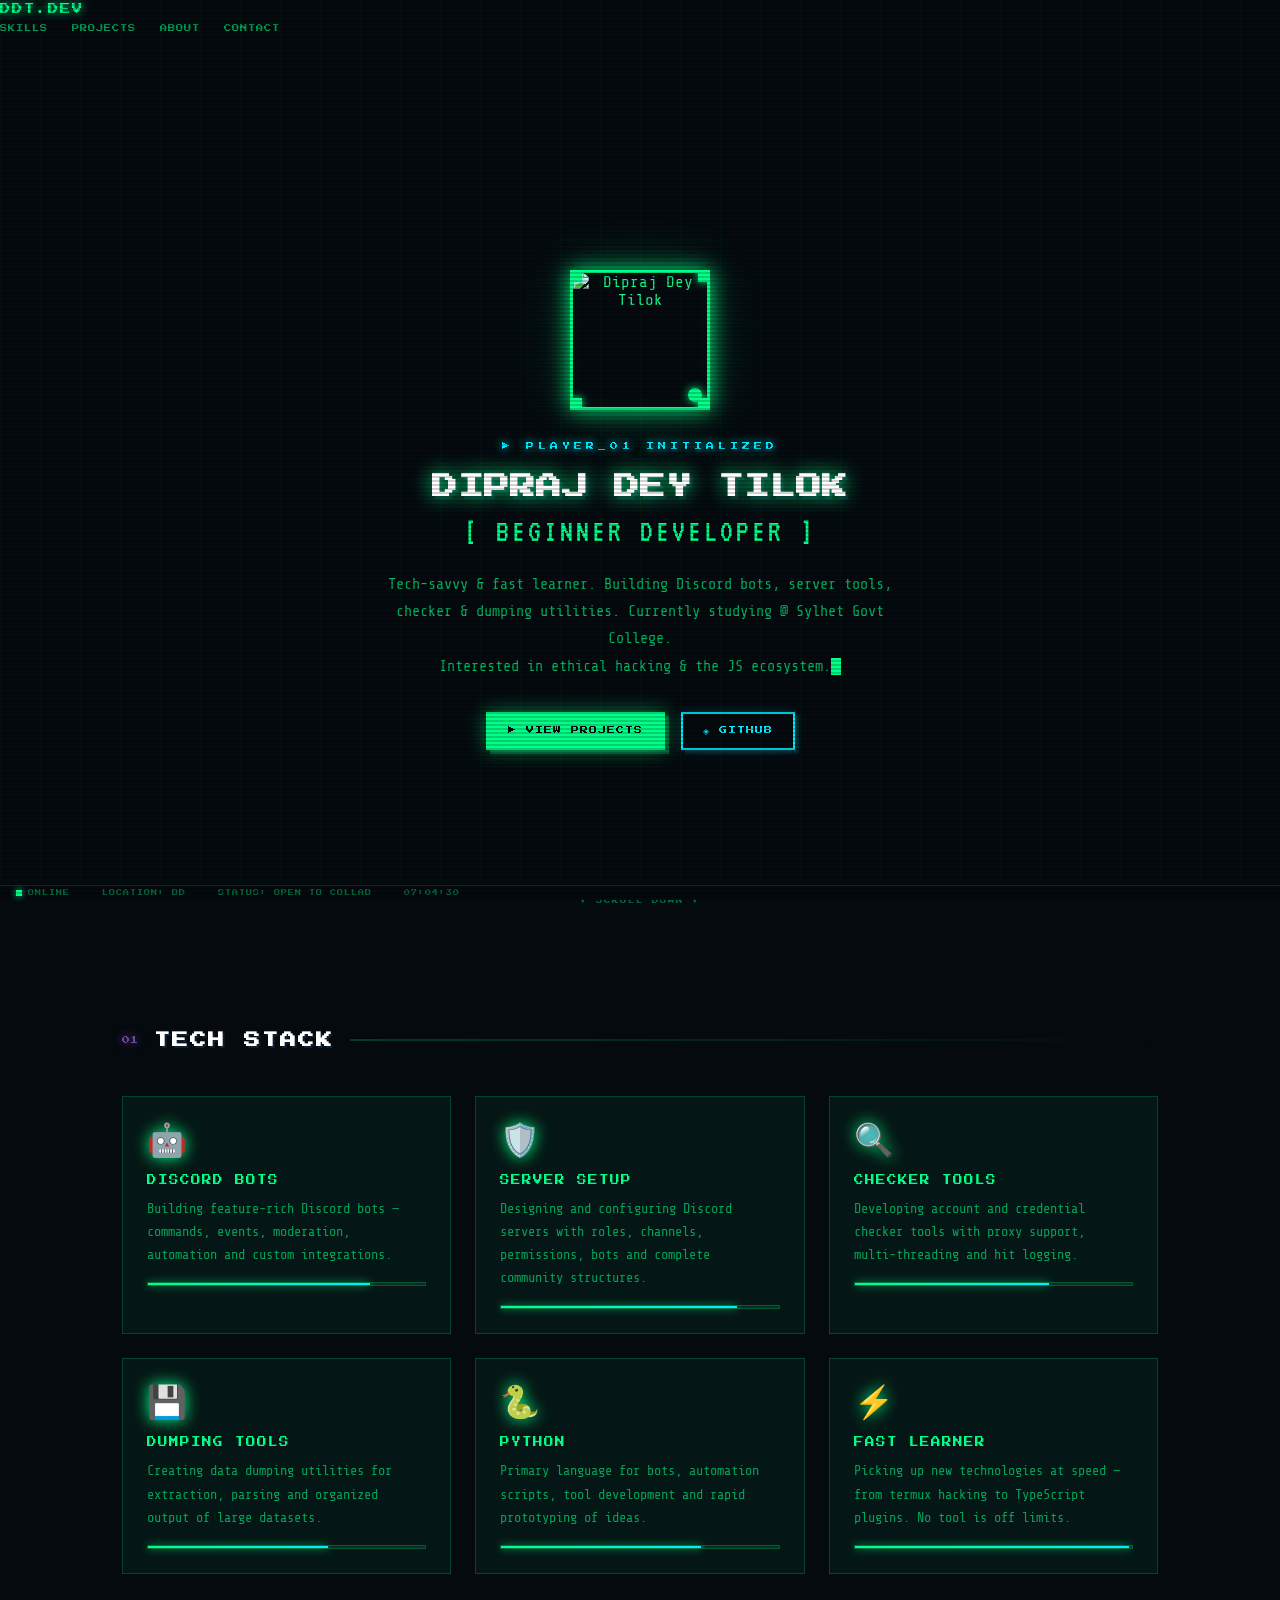
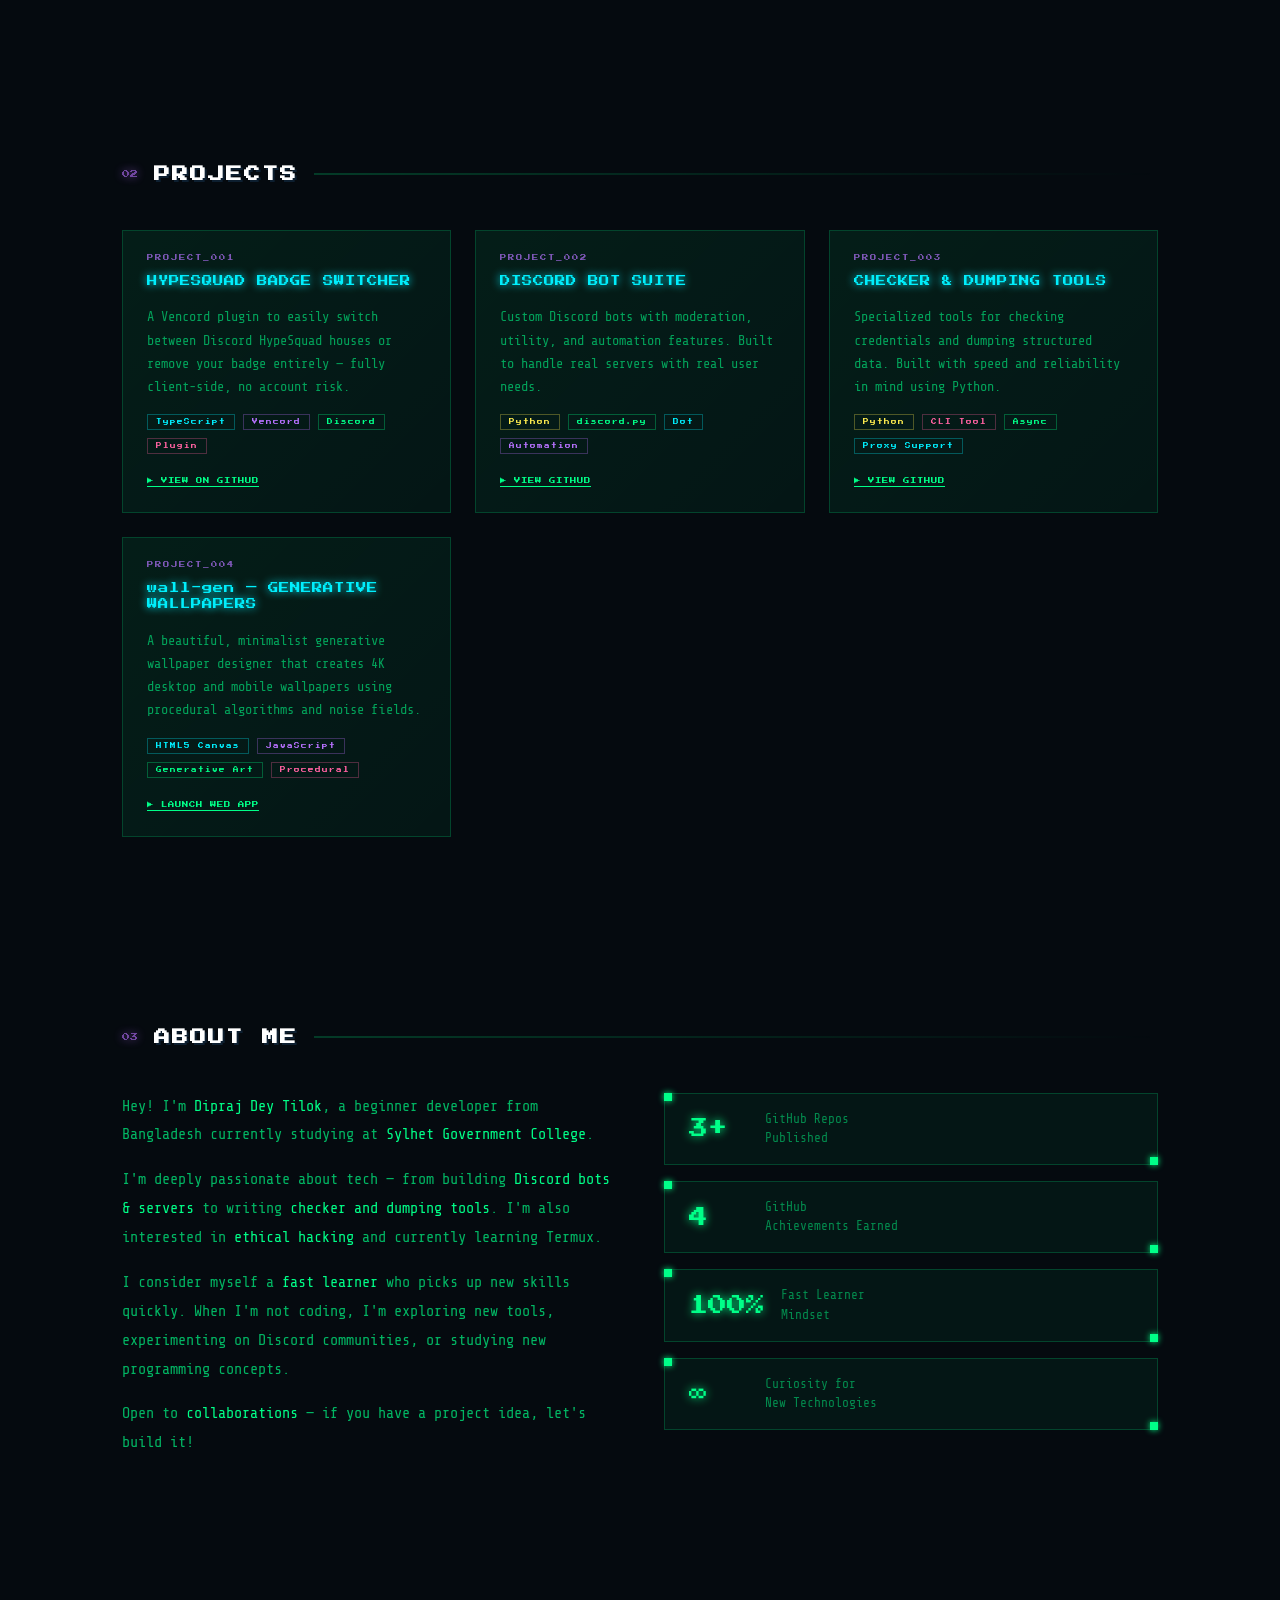
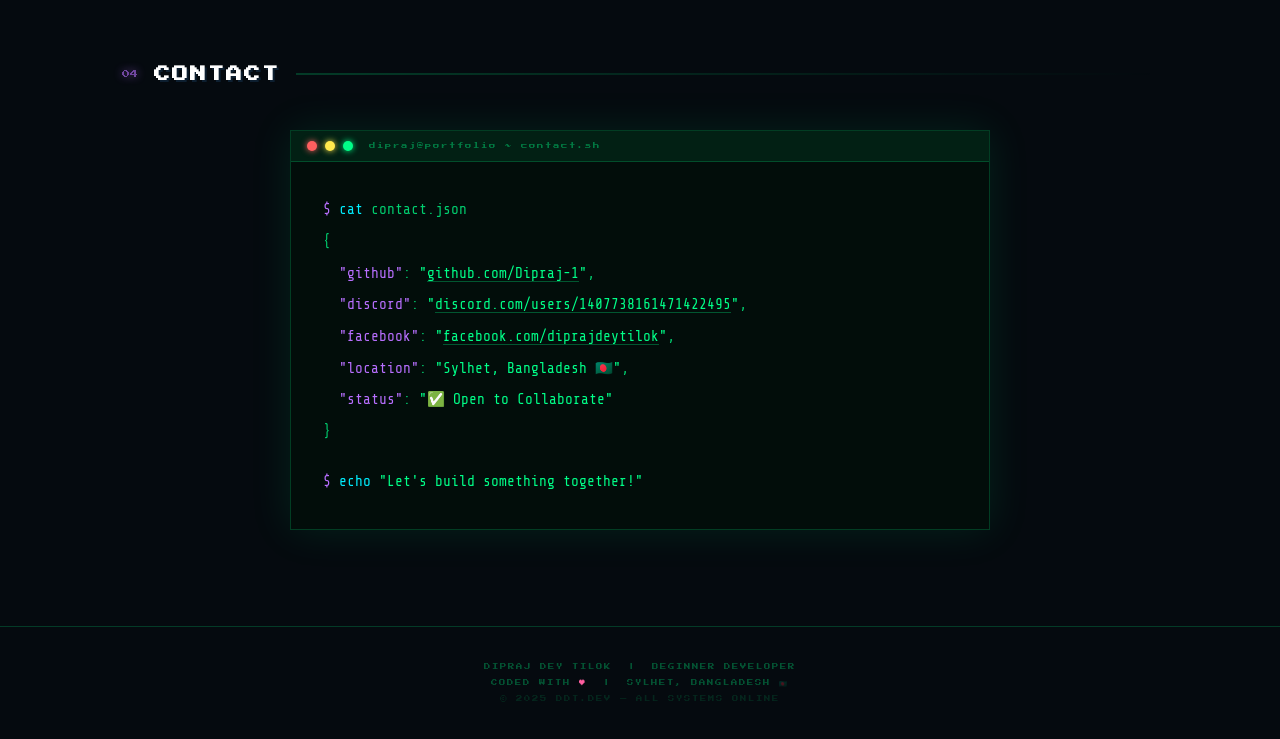
==== commit b4333bb0: "added boot screen" ====
--- a/index.html
+++ b/index.html
@@ -269,9 +269,9 @@
   #boot-screen {
     position: fixed;
     inset: 0;
-    background: radial-gradient(circle at 20% 20%, rgba(0,255,136,0.16), transparent 28%),
-                radial-gradient(circle at 80% 20%, rgba(0,238,255,0.08), transparent 25%),
-                linear-gradient(180deg, rgba(0,0,0,0.96), rgba(0,0,0,0.98));
+    background: radial-gradient(circle at 12% 10%, rgba(0,255,136,0.08), transparent 22%),
+                radial-gradient(circle at 88% 16%, rgba(0,238,255,0.06), transparent 20%),
+                linear-gradient(180deg, var(--dark), var(--dark2) 35%, var(--dark3));
     display: flex;
     align-items: center;
     justify-content: center;
@@ -288,8 +288,8 @@
       0deg,
       transparent,
       transparent 2px,
-      rgba(0,255,136,0.06) 2px,
-      rgba(0,255,136,0.06) 4px
+      rgba(0,255,136,0.08) 2px,
+      rgba(0,255,136,0.08) 4px
     );
     pointer-events: none;
   }
@@ -298,59 +298,59 @@
     text-align: left;
     width: min(520px, calc(100% - 3rem));
     padding: 2rem 2.25rem;
-    border: 1px solid rgba(0,255,136,0.22);
-    background: rgba(0,0,0,0.78);
-    box-shadow: 0 0 120px rgba(0,255,136,0.14);
-    backdrop-filter: blur(14px);
+    border: 1px solid var(--border);
+    background: rgba(5,10,15,0.92);
+    box-shadow: 0 0 50px rgba(0,255,136,0.18);
+    backdrop-filter: blur(18px);
     overflow: hidden;
   }
   .boot-logo {
     display: block;
-    width: 84px;
-    height: 84px;
+    width: 72px;
+    height: 72px;
     object-fit: contain;
     margin: 0 auto 1rem;
-    filter: drop-shadow(0 0 18px rgba(0,255,136,0.35));
+    filter: drop-shadow(0 0 20px rgba(0,255,136,0.45));
     border-radius: 18px;
-    background: rgba(255,255,255,0.03);
-    padding: 0.65rem;
+    background: rgba(255,255,255,0.04);
+    padding: 0.85rem;
   }
   .boot-content::after {
     content: '';
     position: absolute;
-    left: 0; right: 0; top: 0; bottom: 0;
-    background: linear-gradient(180deg, rgba(255,255,255,0.04), transparent 20%, transparent 80%, rgba(255,255,255,0.04));
+    inset: 0;
+    background: linear-gradient(180deg, rgba(255,255,255,0.04), transparent 20%, transparent 80%, rgba(255,255,255,0.02));
     pointer-events: none;
   }
   .boot-header {
     display: flex;
     justify-content: space-between;
     align-items: flex-end;
-    gap: 1rem;
-    margin-bottom: 0.75rem;
+    gap: 0.75rem;
+    margin-bottom: 1rem;
   }
   .boot-label {
-    font-size: 1rem;
+    font-size: 0.95rem;
     letter-spacing: 4px;
     color: #fff;
-    text-shadow: 0 0 22px rgba(0,255,136,0.45);
+    text-shadow: 0 0 12px rgba(0,255,136,0.4);
   }
   .boot-version {
-    font-size: 0.48rem;
-    color: rgba(0,255,136,0.7);
+    font-size: 0.45rem;
+    color: rgba(0,255,136,0.75);
     letter-spacing: 3px;
   }
   .boot-meta {
-    margin-bottom: 1.25rem;
+    margin-bottom: 1.35rem;
     font-size: 0.42rem;
-    color: rgba(0,255,136,0.7);
+    color: rgba(0,255,136,0.75);
     letter-spacing: 2px;
     line-height: 1.8;
   }
   .boot-terminal {
     display: grid;
-    gap: 0.55rem;
-    margin-bottom: 1.4rem;
+    gap: 0.65rem;
+    margin-bottom: 1.5rem;
   }
   .boot-line {
     display: flex;
@@ -365,8 +365,8 @@
     height: 8px;
     border-radius: 50%;
     background: rgba(0,255,136,0.95);
-    box-shadow: 0 0 8px rgba(0,255,136,0.4);
-    animation: boot-pulse 1.8s infinite ease-in-out;
+    box-shadow: 0 0 10px rgba(0,255,136,0.35);
+    animation: boot-pulse 1.6s infinite ease-in-out;
   }
   .boot-progress {
     width: 100%;
@@ -375,18 +375,18 @@
     border-radius: 999px;
     overflow: hidden;
     margin-bottom: 1rem;
-    border: 1px solid rgba(0,255,136,0.12);
+    border: 1px solid rgba(0,255,136,0.14);
   }
   .boot-progress span {
     display: block;
     width: 0%;
     height: 100%;
-    background: linear-gradient(90deg, rgba(0,255,136,1), rgba(0,238,255,0.5));
+    background: linear-gradient(90deg, rgba(0,255,136,1), rgba(0,238,255,0.65));
     animation: boot-progress 3.2s ease forwards;
   }
   .boot-subtext {
     font-size: 0.45rem;
-    color: rgba(0,255,136,0.6);
+    color: rgba(0,255,136,0.65);
     letter-spacing: 2px;
     text-align: center;
   }
@@ -734,12 +734,12 @@
 
 <div id="boot-screen">
   <div class="boot-content">
-    <img class="boot-logo" src="assets/Gemini_Generated_Image_b0kf5mb0kf5mb0kf.png" alt="Website logo" />
+    <img class="boot-logo" src="assets/Gemini_Generated_Image_b0kf5mb0kf5mb0kf.png" alt="DDT.DEV logo" />
     <div class="boot-header">
-      <span class="boot-label">WALL-GEN</span>
-      <span class="boot-version">SYSTEM BOOT</span>
-    </div>
-    <div class="boot-meta">INITIALIZING SECURE ENVIRONMENT</div>
+      <span class="boot-label">DDT.DEV</span>
+      <span class="boot-version">PORTFOLIO BOOT</span>
+    </div>
+    <div class="boot-meta">INITIALIZING DDT.DEV NETWORK</div>
     <div class="boot-terminal">
       <div class="boot-line"><span></span> LOADING GRAPHICS PIPELINE</div>
       <div class="boot-line"><span></span> CHECKING NETWORK ROUTES</div>
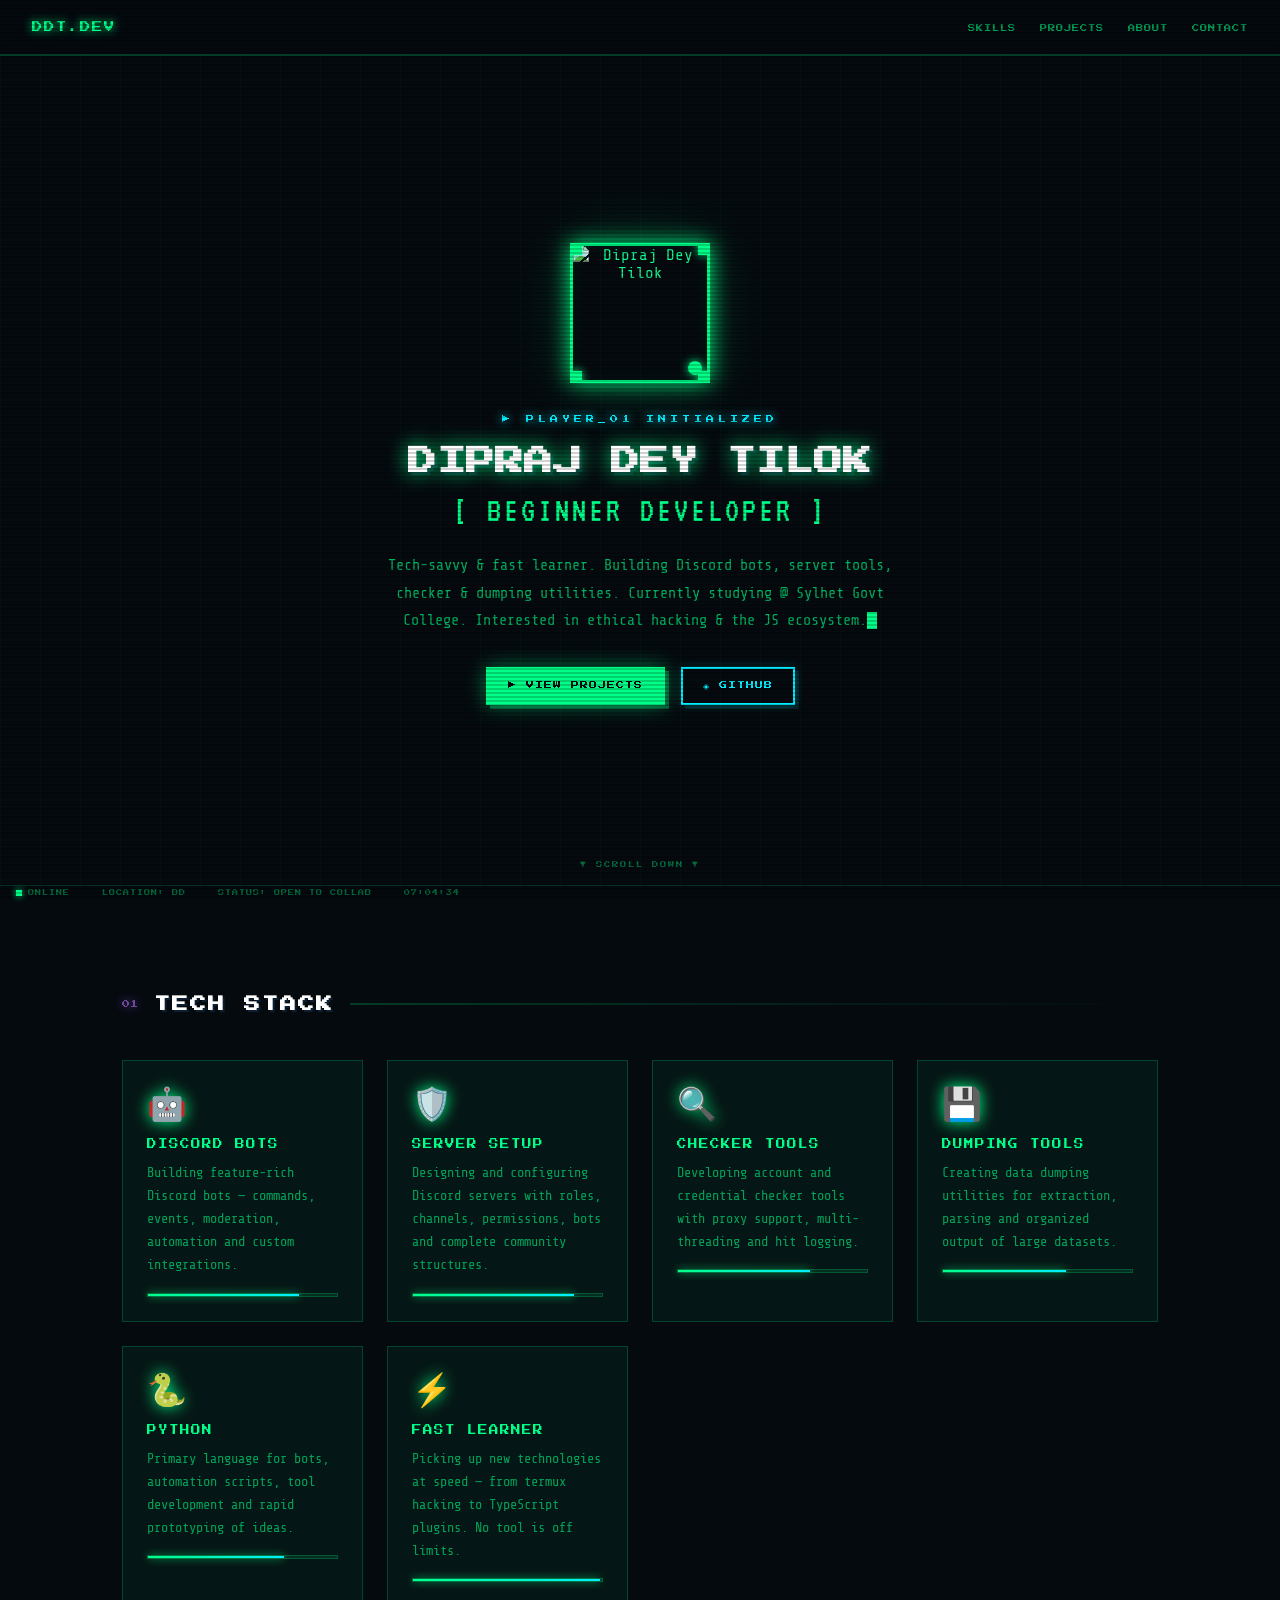
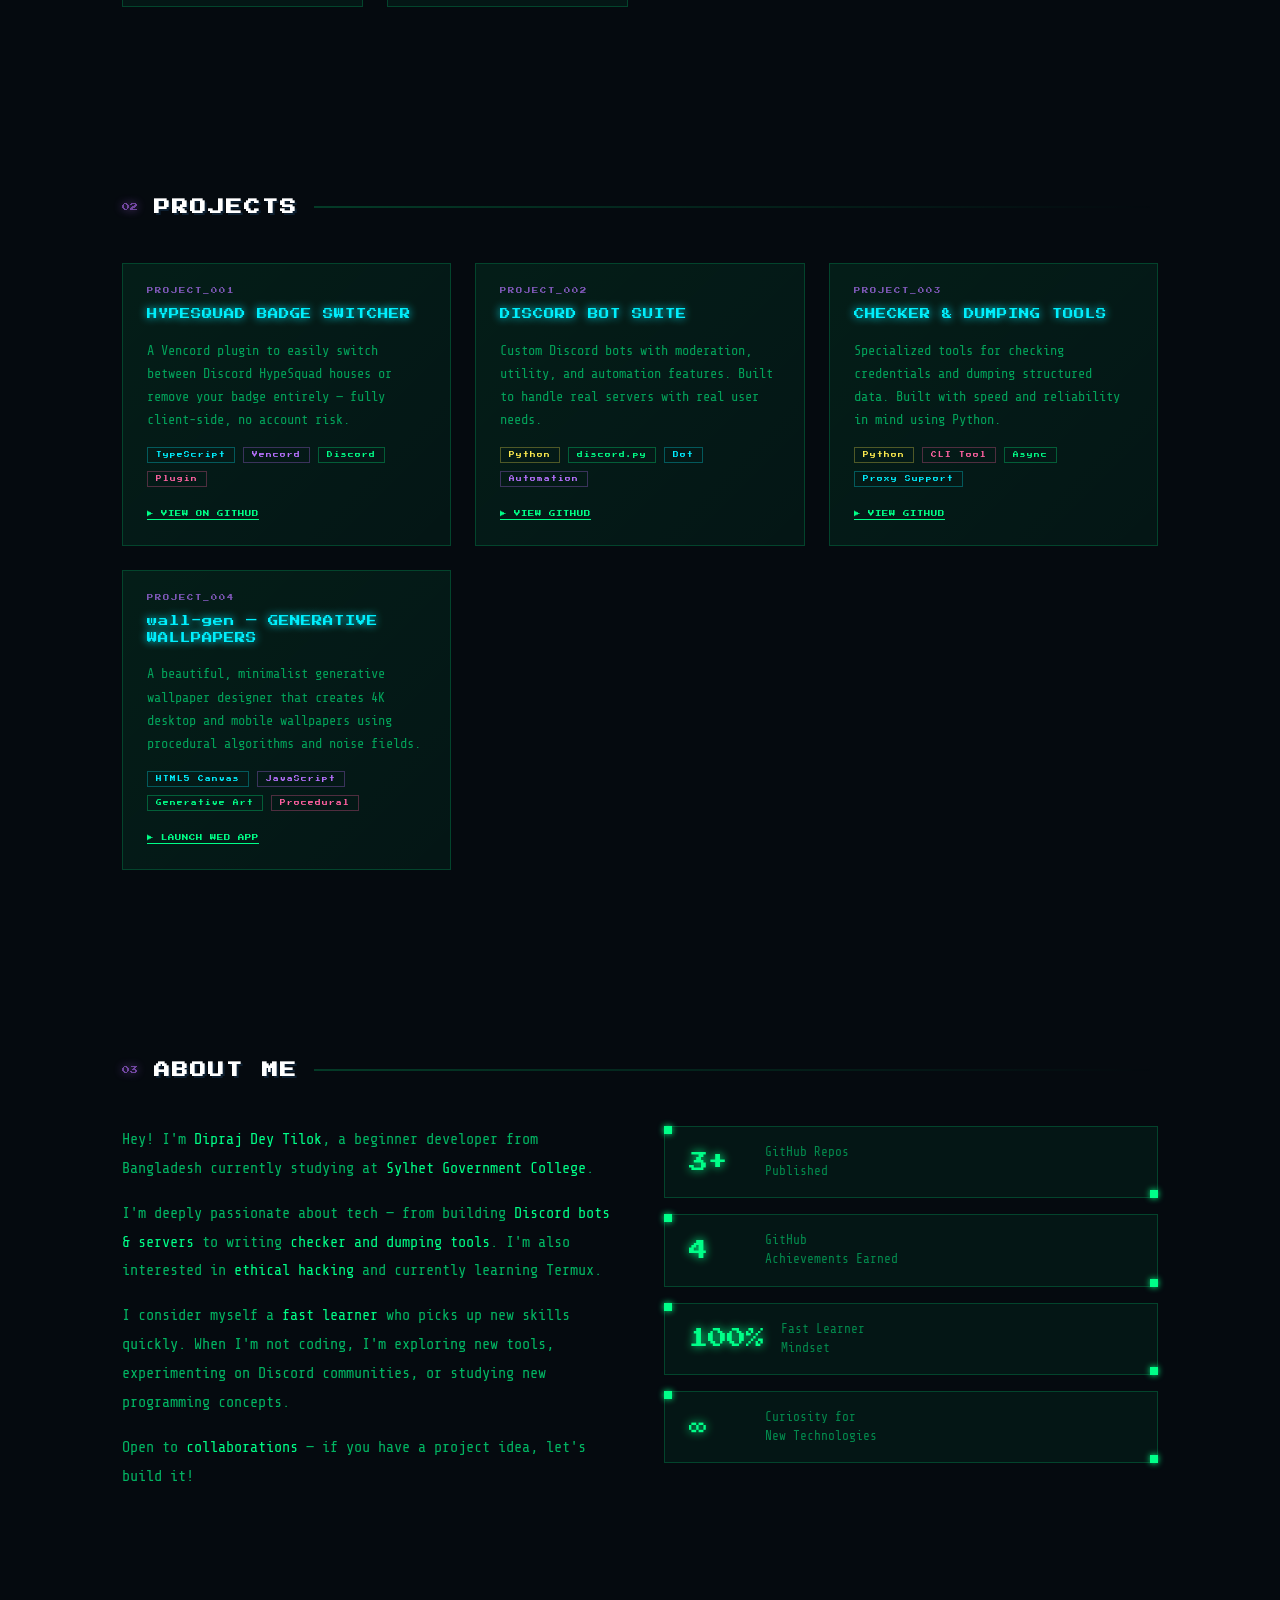
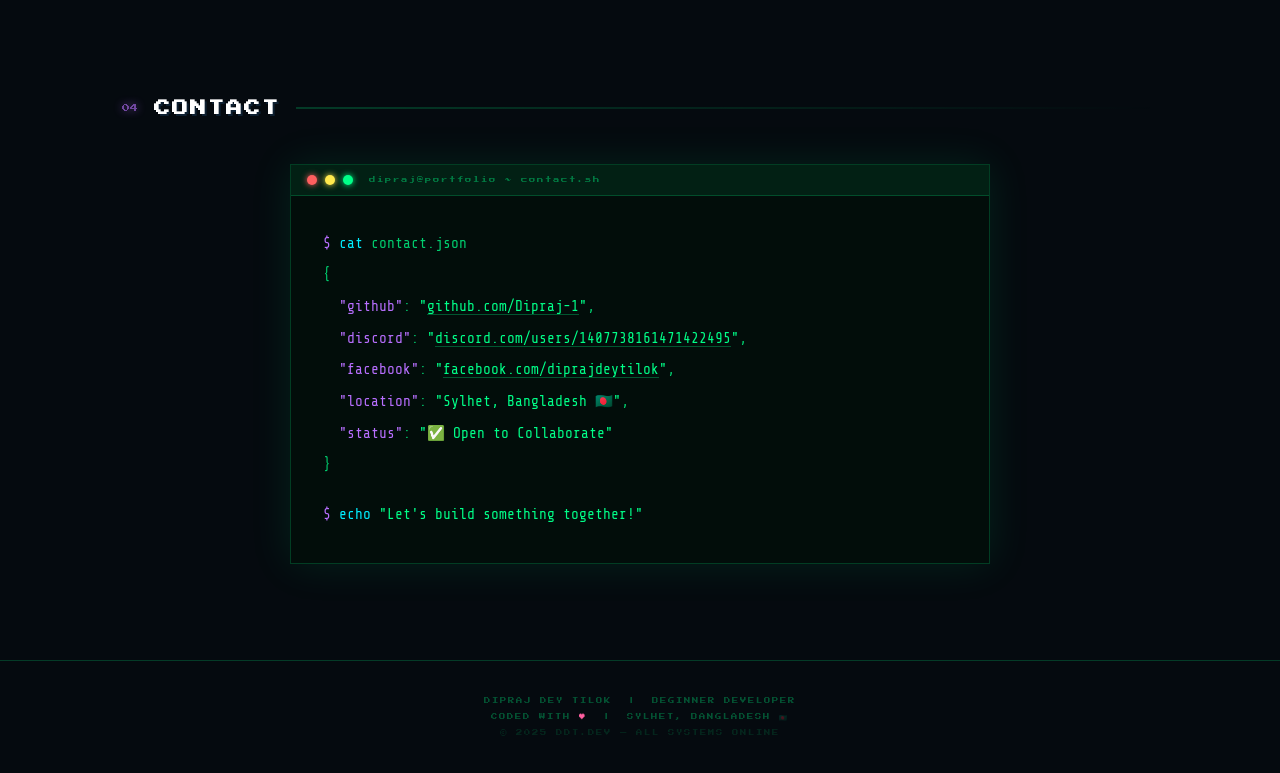
==== commit d23e7f24: "optimized for mobile" ====
--- a/index.html
+++ b/index.html
@@ -179,7 +179,7 @@
 
   .hero-name {
     font-family: 'Press Start 2P', monospace;
-    font-size: clamp(1rem, 3vw, 1.6rem);
+    font-size: clamp(1.1rem, 5vw, 1.8rem);
     color: #fff;
     text-shadow: 0 0 20px var(--green), 3px 3px 0 var(--dark3);
     line-height: 1.6;
@@ -189,7 +189,7 @@
 
   .hero-title {
     font-family: 'VT323', monospace;
-    font-size: 2rem;
+    font-size: clamp(1.5rem, 6vw, 2.2rem);
     color: var(--green);
     letter-spacing: 3px;
     margin-bottom: 1.5rem;
@@ -443,7 +443,7 @@
   /* ── SKILLS ── */
   .skills-grid {
     display: grid;
-    grid-template-columns: repeat(auto-fit, minmax(280px, 1fr));
+    grid-template-columns: repeat(auto-fit, minmax(240px, 1fr));
     gap: 1.5rem;
   }
   .skill-card {
@@ -500,7 +500,7 @@
   /* ── PROJECTS ── */
   .projects-grid {
     display: grid;
-    grid-template-columns: repeat(auto-fit, minmax(300px, 1fr));
+    grid-template-columns: repeat(auto-fit, minmax(260px, 1fr));
     gap: 1.5rem;
   }
   .project-card {
@@ -634,6 +634,8 @@
     font-size: 0.9rem;
     line-height: 2.2;
     color: rgba(0,255,136,0.8);
+    word-break: break-word;
+    overflow-wrap: break-word;
   }
   .terminal-line .prompt { color: var(--purple); }
   .terminal-line .cmd { color: var(--cyan); }
@@ -643,6 +645,7 @@
     text-decoration: none;
     border-bottom: 1px solid rgba(0,255,136,0.3);
     transition: all 0.2s;
+    word-break: break-all;
   }
   .terminal-line a:hover { color: var(--cyan); border-color: var(--cyan); text-shadow: 0 0 8px var(--cyan); }
 
@@ -685,12 +688,95 @@
     100% { text-shadow: 0 0 20px var(--green), 3px 3px 0 var(--dark3); }
   }
 
+  /* Nav Toggle Button */
+  .nav-toggle {
+    display: none;
+    font-family: 'Press Start 2P', monospace;
+    font-size: 0.55rem;
+    color: var(--green);
+    background: transparent;
+    border: none;
+    cursor: pointer;
+    padding: 8px 12px;
+    letter-spacing: 1px;
+    text-shadow: 0 0 5px var(--green);
+    transition: all 0.2s;
+    user-select: none;
+    z-index: 1100;
+  }
+  .nav-toggle:hover, .nav-toggle.active {
+    color: var(--cyan);
+    text-shadow: 0 0 8px var(--cyan);
+  }
+
   /* ── MOBILE ── */
+  @media (max-width: 768px) {
+    nav { padding: 0 1.5rem; }
+    .nav-toggle { display: block; }
+    .nav-links {
+      display: flex;
+      flex-direction: column;
+      position: fixed;
+      top: 56px;
+      left: 0;
+      right: 0;
+      background: rgba(5,10,15,0.98);
+      border-bottom: 2px solid var(--border);
+      backdrop-filter: blur(15px);
+      padding: 2.5rem 1.5rem;
+      gap: 2rem;
+      transform: translateY(-150%);
+      transition: transform 0.4s cubic-bezier(0.1, 0.9, 0.2, 1);
+      z-index: 999;
+      list-style: none;
+      align-items: center;
+      box-shadow: 0 10px 30px rgba(0, 0, 0, 0.8);
+    }
+    .nav-links.active {
+      transform: translateY(0);
+    }
+    .nav-links a {
+      font-size: 0.6rem;
+      color: rgba(0,255,136,0.7);
+      width: 100%;
+      text-align: center;
+      padding: 12px 0;
+      border-bottom: none;
+    }
+    .nav-links a:hover {
+      color: var(--green);
+      text-shadow: 0 0 8px var(--green);
+      border-bottom: none;
+    }
+
+    section { padding: 4rem 1.5rem; }
+
+    .status-bar {
+      gap: 1rem;
+      padding: 6px 1.5rem;
+      font-size: 0.34rem;
+      justify-content: space-between;
+    }
+  }
+
   @media (max-width: 600px) {
-    nav { padding: 0 1rem; }
-    .nav-links { gap: 0.8rem; }
-    .nav-links a { font-size: 0.38rem; }
     section { padding: 4rem 1rem; }
+    .terminal-body { padding: 1.25rem; }
+  }
+
+  @media (max-width: 480px) {
+    .boot-content {
+      padding: 1.5rem 1.2rem;
+      width: calc(100% - 1.5rem);
+    }
+    .status-bar {
+      padding: 6px 0.75rem;
+      font-size: 0.32rem;
+    }
+    .status-bar .status-item:nth-child(2),
+    .status-bar .status-item:nth-child(3) {
+      display: none;
+    }
   }
 
   /* ── PIXEL CORNERS ── */
@@ -751,8 +837,10 @@
 </div>
 
 <!-- NAV -->
+<nav>
   <a class="nav-logo" href="#">DDT.DEV</a>
-  <ul class="nav-links">
+  <button class="nav-toggle" id="nav-toggle">[ MENU ]</button>
+  <ul class="nav-links" id="nav-links">
     <li><a href="#skills">SKILLS</a></li>
     <li><a href="#projects">PROJECTS</a></li>
     <li><a href="#about">ABOUT</a></li>
@@ -780,8 +868,8 @@
   <h1 class="hero-name">DIPRAJ DEY TILOK</h1>
   <div class="hero-title">[ BEGINNER DEVELOPER ]</div>
   <p class="hero-bio">
-    Tech-savvy &amp; fast learner. Building Discord bots, server tools,<br/>
-    checker &amp; dumping utilities. Currently studying @ Sylhet Govt College.<br/>
+    Tech-savvy &amp; fast learner. Building Discord bots, server tools,
+    checker &amp; dumping utilities. Currently studying @ Sylhet Govt College.
     Interested in ethical hacking &amp; the JS ecosystem.<span class="cursor"></span>
   </p>
   <div class="hero-btns">
@@ -1028,6 +1116,31 @@
     });
   });
 
+  // Mobile Nav Toggle
+  const navToggle = document.getElementById('nav-toggle');
+  const navLinksContainer = document.getElementById('nav-links');
+  const links = document.querySelectorAll('.nav-links a');
+
+  if (navToggle && navLinksContainer) {
+    navToggle.addEventListener('click', () => {
+      navLinksContainer.classList.toggle('active');
+      navToggle.classList.toggle('active');
+      if (navLinksContainer.classList.contains('active')) {
+        navToggle.textContent = '[ CLOSE ]';
+      } else {
+        navToggle.textContent = '[ MENU ]';
+      }
+    });
+
+    links.forEach(link => {
+      link.addEventListener('click', () => {
+        navLinksContainer.classList.remove('active');
+        navToggle.classList.remove('active');
+        navToggle.textContent = '[ MENU ]';
+      });
+    });
+  }
+
   window.addEventListener('load', () => {
     const boot = document.getElementById('boot-screen');
     if (!boot) return;
